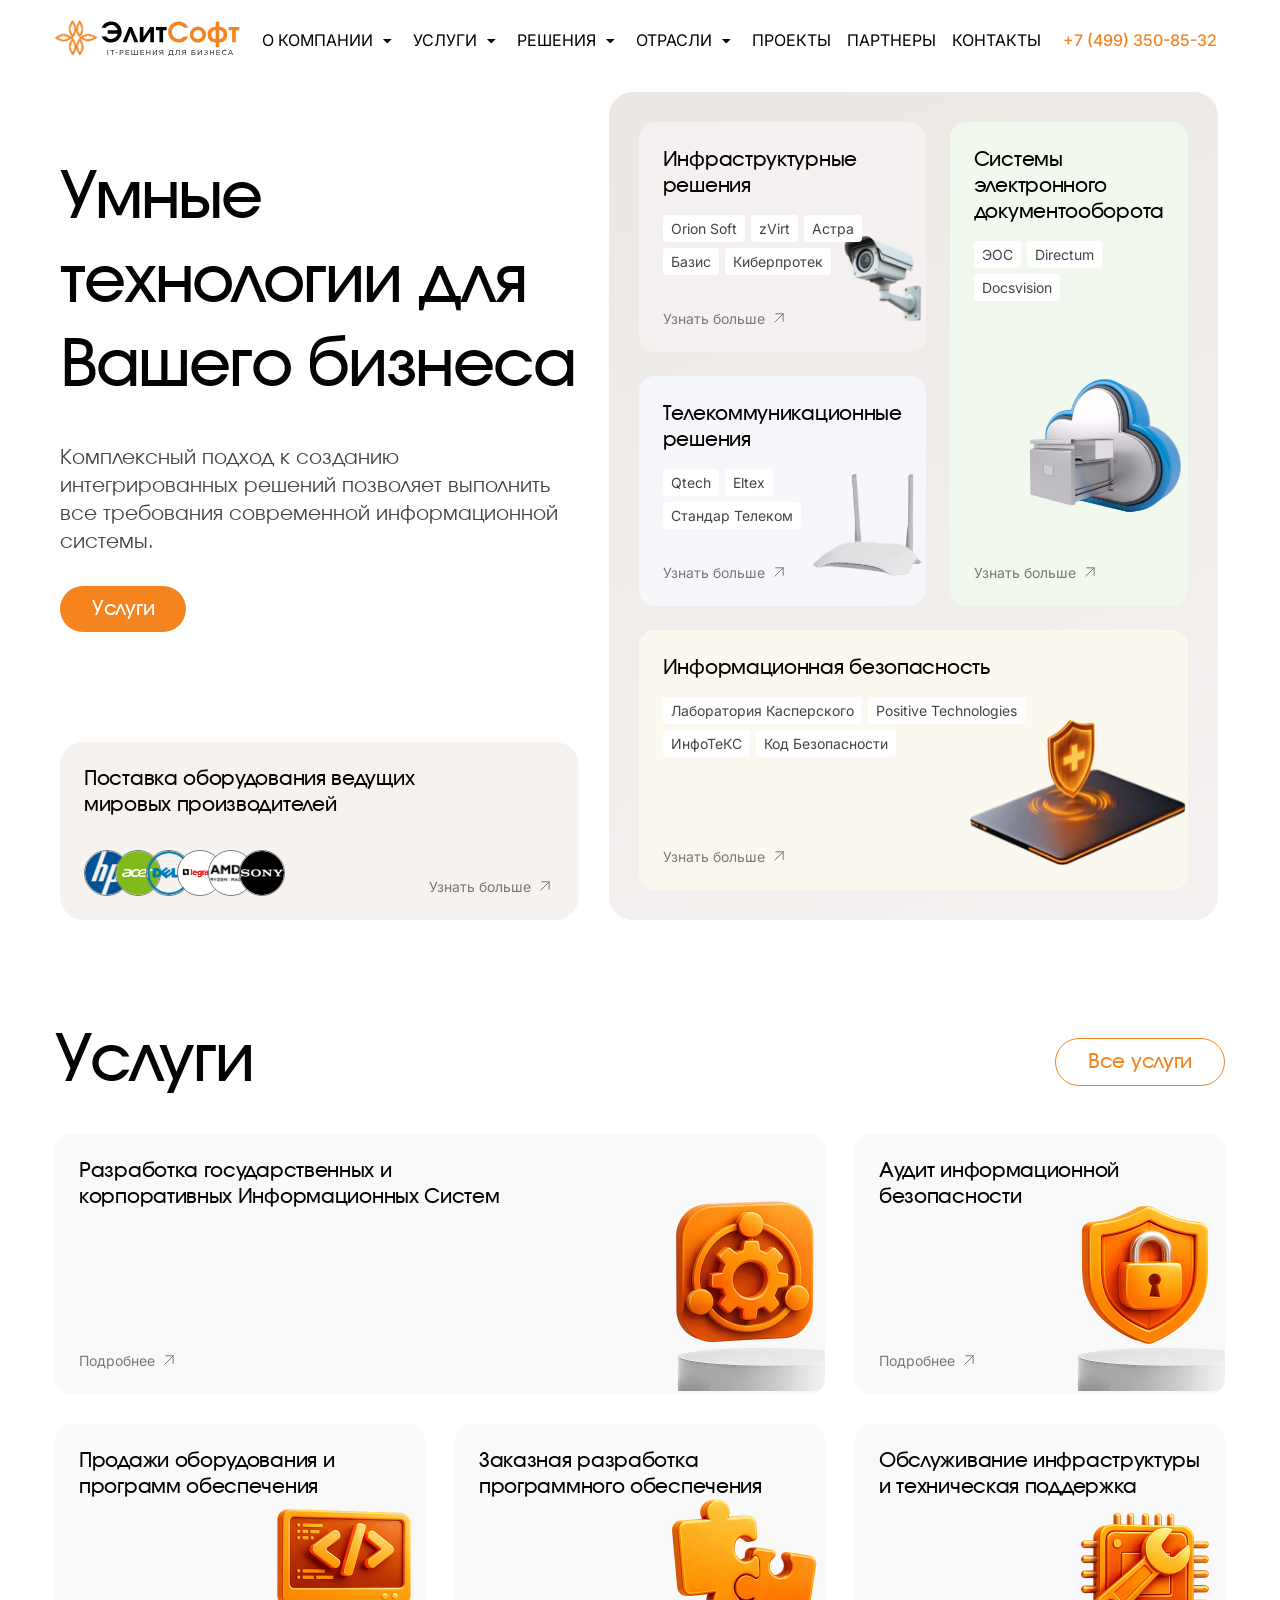
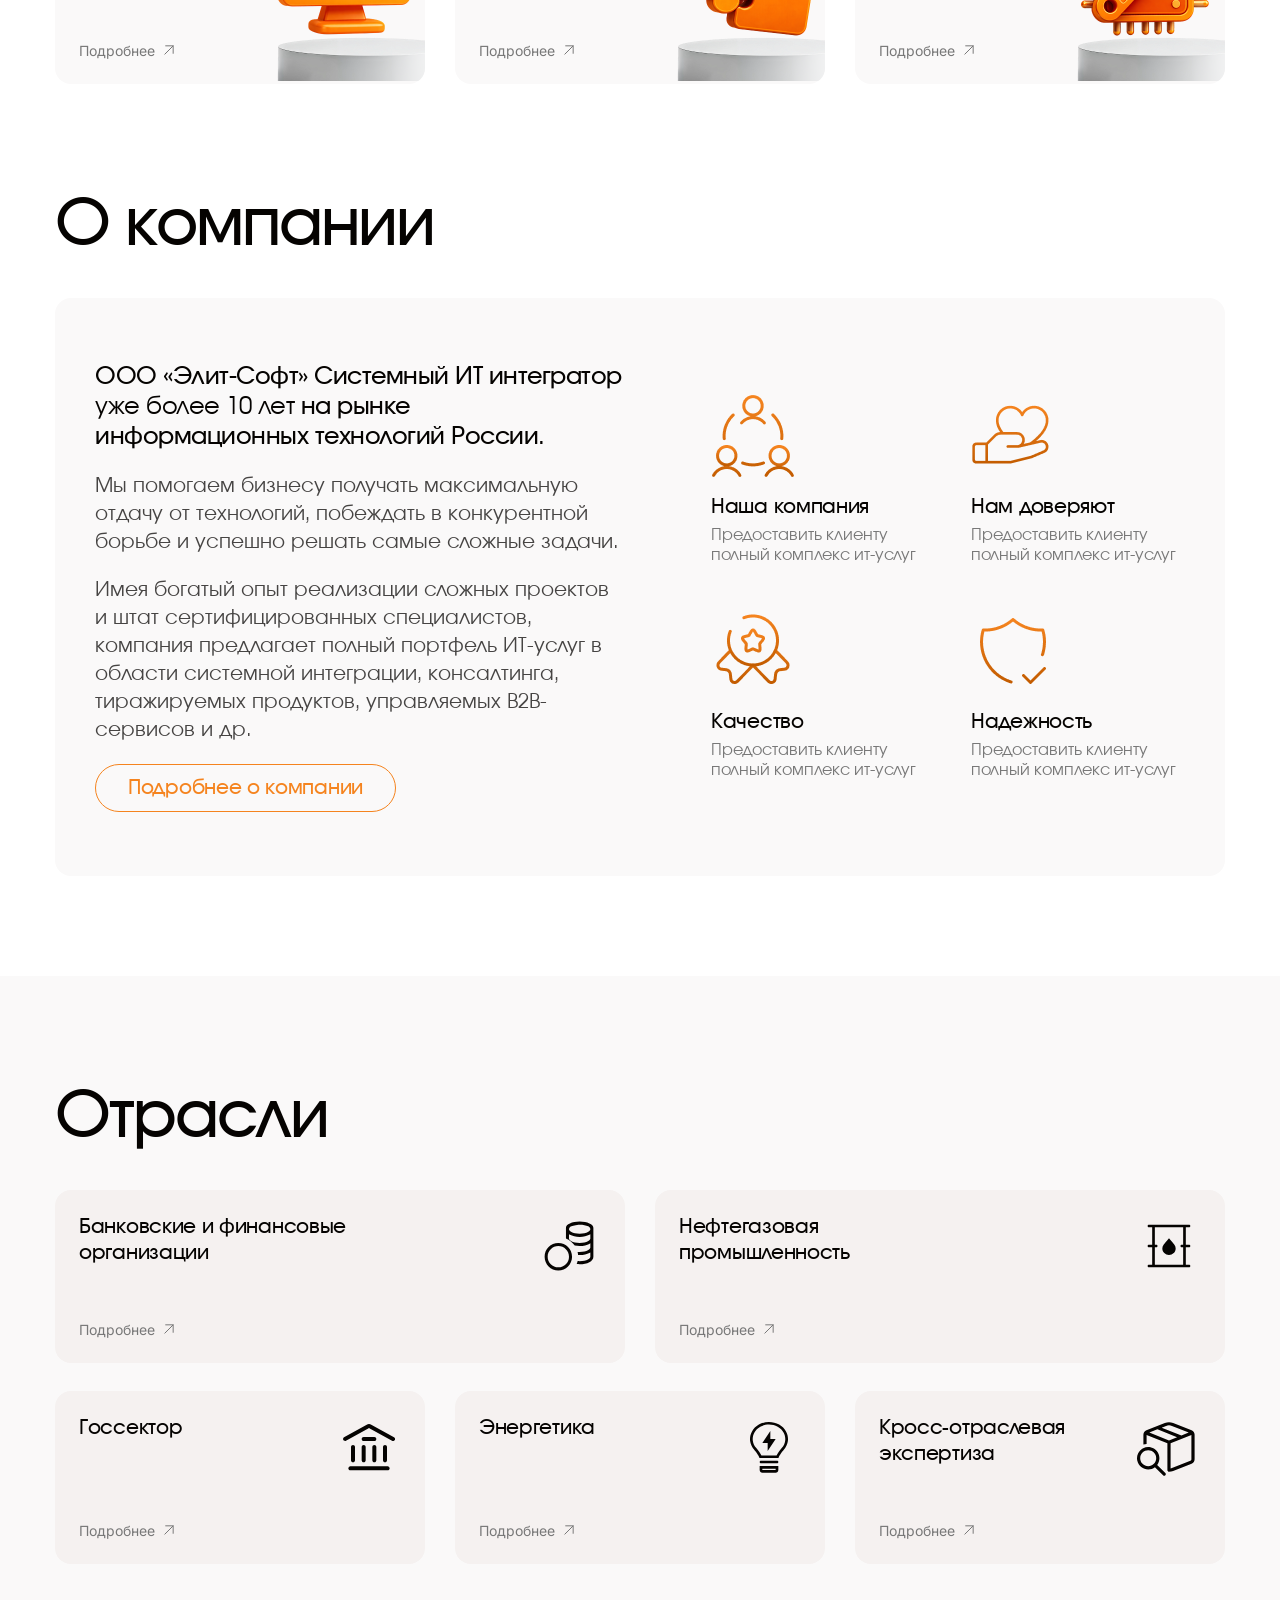
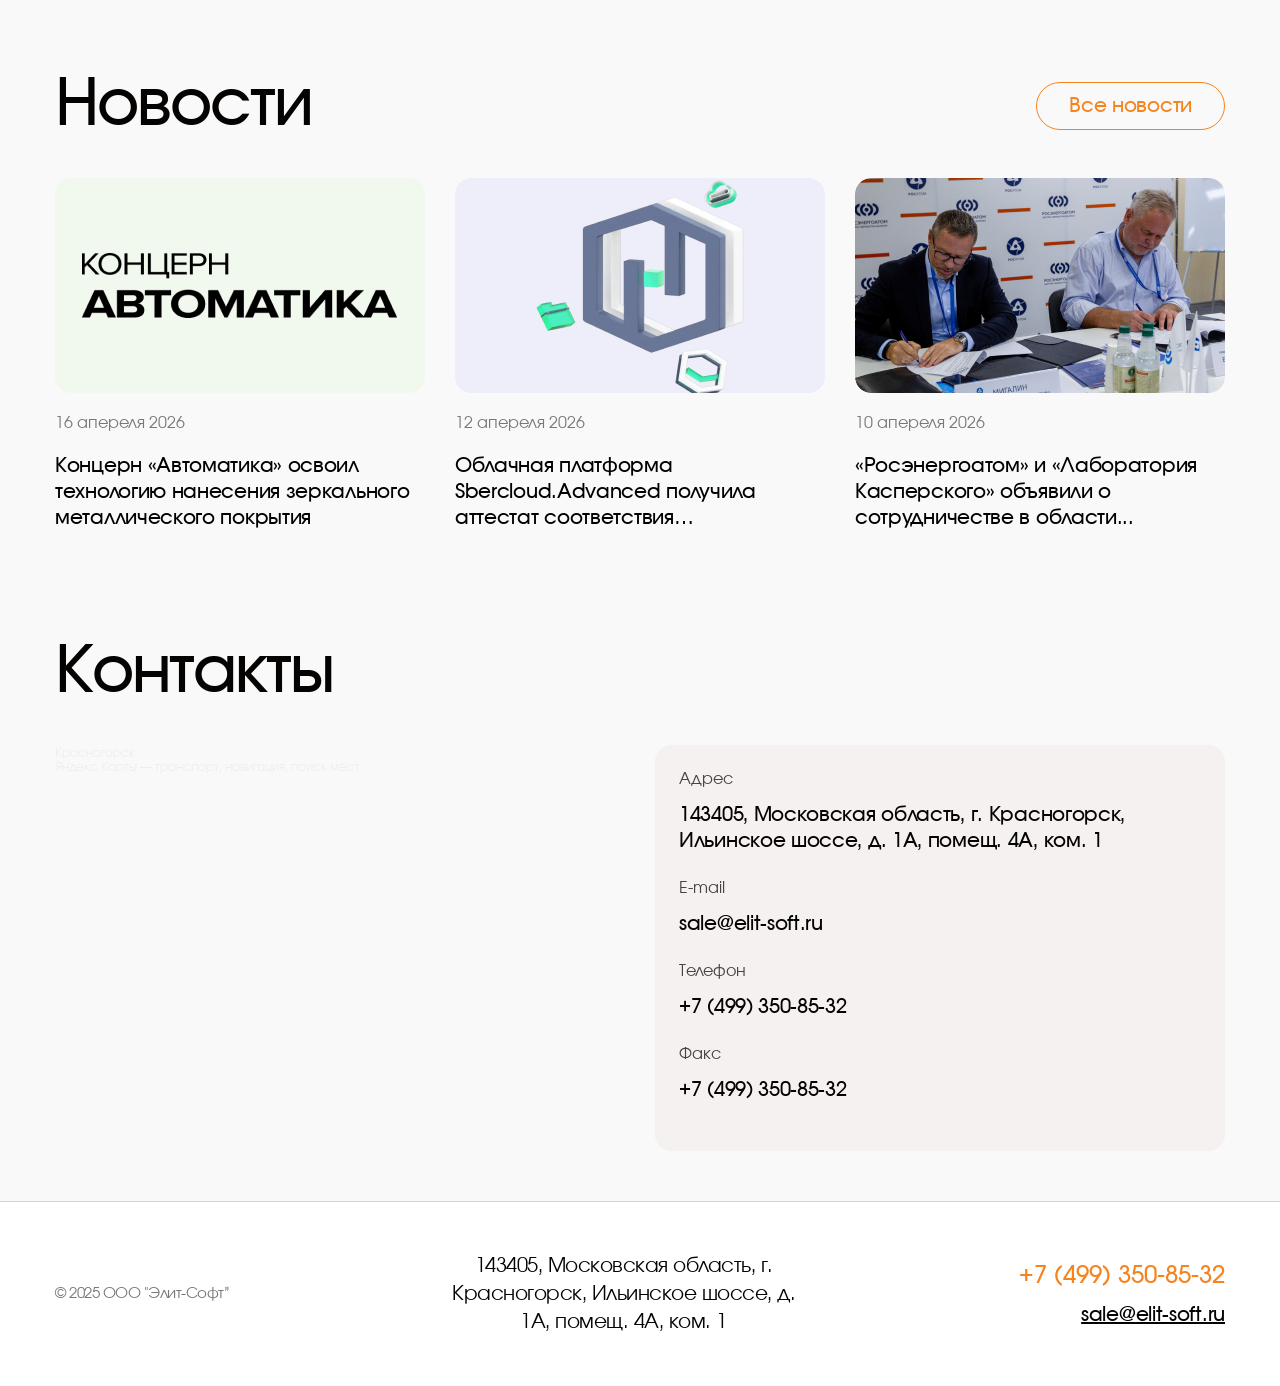
==== index.html @ a826ac0e "add files" ====
<!DOCTYPE html>
<html lang="en">
<head>
    <meta charset="UTF-8">
    <meta name="viewport" content="width=device-width, initial-scale=1" />
    <title>Элит-Софт</title>
    <link rel="preconnect" href="https://fonts.googleapis.com">
    <link rel="preconnect" href="https://fonts.gstatic.com" crossorigin>
    <link href="https://fonts.googleapis.com/css2?family=Inter:ital,opsz,wght@0,14..32,100..900;1,14..32,100..900&display=swap" rel="stylesheet">
    <link rel="stylesheet" href="css/reset.css">
    <link rel="stylesheet" href="css/main.css">
    <link rel="stylesheet" href="css/media.css">
</head>
<body>
<header>
    <nav class="nav">
        <div class="container">
            <div class="nav__content df a-center">
                <div class="header__logo">
                    <a href="">
                        <img src="images/logo.svg" alt="">
                    </a>
                </div>
                <ul class="menu df">
                    <li class="menu__item has-sub">
                        <a href="" class="menu__link">О Компании</a>
                        <ul class="menu__sub">
                            <li class="menu__item">
                                <a href="" class="menu__link">Новости
                                </a>
                            </li>
                            <li class="menu__item">
                                <a href="" class="menu__link">Лицензии</a>
                            </li>
                            <li class="menu__item">
                                <a href="" class="menu__link">Сертификаты</a>
                            </li>
                            <li class="menu__item">
                                <a href="" class="menu__link">Реквизиты компании</a>
                            </li>

                        </ul>
                    </li>
                  <li class="menu__item has-sub">
                        <a href="" class="menu__link">Услуги</a>
                      <ul class="menu__sub">
                          <li class="menu__item">
                              <a href="" class="menu__link">Разработка государственных и корпоративных Информационных Систем
                              </a>
                          </li>
                          <li class="menu__item">
                              <a href="" class="menu__link">Аудит информационной безопасности
                              </a>
                          </li>
                          <li class="menu__item">
                              <a href="" class="menu__link">Продажи оборудования и программ обеспечения
                              </a>
                          </li>
                          <li class="menu__item">
                              <a href="" class="menu__link">Заказная разработка программного обеспечения
                              </a>
                          </li>
                          <li class="menu__item">
                              <a href="" class="menu__link">Обслуживание инфраструктуры и техническая поддержка
                              </a>
                          </li>

                      </ul>
                    </li>
                  <li class="menu__item has-sub">
                        <a href="" class="menu__link">Решения</a>
                      <ul class="menu__sub">
                          <li class="menu__item">
                              <a href="" class="menu__link">Инфраструктурные решения </a>
                          </li>
                          <li class="menu__item">
                              <a href="" class="menu__link">Телекоммуникационные решения</a>
                          </li>
                          <li class="menu__item">
                              <a href="" class="menu__link">Информационная безопасность</a>
                          </li>
                          <li class="menu__item">
                              <a href="" class="menu__link">Системы электронного документооборота
                              </a>
                          </li>
                          <li class="menu__item">
                              <a href="" class="menu__link">Корпоративные порталы</a>
                          </li>
                          <li class="menu__item">
                              <a href="" class="menu__link">BI Аналитика данных</a>
                          </li>
                          <li class="menu__item">
                              <a href="" class="menu__link">Геоинформационные решения</a>
                          </li>
                          <li class="menu__item">
                              <a href="" class="menu__link">Автоматизированные системы управления предприятием (АСУ ТП)</a>
                          </li>

                      </ul>
                    </li>
                  <li class="menu__item has-sub">
                      <a href="" class="menu__link">Отрасли</a>
                      <ul class="menu__sub">
                          <li class="menu__item">
                              <a href="" class="menu__link">Банковские и финансовые организации</a>
                          </li>
                          <li class="menu__item">
                              <a href="" class="menu__link">Нефтегазовая промышленность</a>
                          </li>
                          <li class="menu__item">
                              <a href="" class="menu__link">Госсектор
                              </a>
                          </li>
                          <li class="menu__item">
                              <a href="" class="menu__link">Энергетика
                              </a>
                          </li>
                          <li class="menu__item">
                              <a href="" class="menu__link">Кросс-отраслевая экспертиза </a>
                          </li>

                      </ul>
                    </li>
                  <li class="menu__item">
                        <a href="" class="menu__link">Проекты</a>
                    </li>
                  <li class="menu__item">
                        <a href="" class="menu__link">Партнеры</a>
                    </li>
                  <li class="menu__item">
                        <a href="" class="menu__link">Контакты</a>
                    </li>

                </ul>
                <div class="header__contacts">
                    <a href="tel:+7 (499) 350-85-32">+7 (499) 350-85-32</a>
                </div>
                <button class="btn btn__menu">
                    <svg xmlns="http://www.w3.org/2000/svg" width="32" height="32" viewBox="0 0 32 32" fill="none">
                        <path d="M4 8H28M4 16H28M4 24H28" stroke="#050301" stroke-width="2.66667" stroke-linecap="round" stroke-linejoin="round"/>
                    </svg>
                </button>
            </div>
        </div>
    </nav>
</header>
<main>
<!--   Block start-->
    <section class="hero">
        <div class="hero__content df j-end">
            <div class="hero__left">
                <h1 class="hero__title">Умные технологии
                    для Вашего бизнеса</h1>
                <p class="hero__text">
                    Комплексный подход к созданию интегрированных решений позволяет выполнить все требования современной информационной системы.
                </p>
                <a href="" class="btn btn__orange">Услуги</a>
                <div class="hero__adv">
                    <h2>Поставка оборудования ведущих мировых производителей</h2>
                    <div class="hero__adv--bottom df a-end j-spc-btw">
                        <div class="hero__partners df">
                            <img src="images/p1.svg" alt="p1">
                            <img src="images/p2.svg" alt="p1">
                            <img src="images/p3.svg" alt="p1">
                            <img src="images/p4.svg" alt="p1">
                            <img src="images/p5.svg" alt="p1">
                            <img src="images/p6.svg" alt="p1">
                        </div>
                        <a href="" class="btn btn__more">Узнать больше
                            <svg xmlns="http://www.w3.org/2000/svg" width="20" height="20" viewBox="0 0 20 20" fill="none">
                                <path d="M14.1654 5.83325L5.83203 14.1666" stroke="#787878" stroke-linecap="round" stroke-linejoin="round"/>
                                <path d="M6.66797 5.83325H14.168V13.3333" stroke="#787878" stroke-linecap="round" stroke-linejoin="round"/>
                            </svg>
                        </a>
                    </div>
                </div>
            </div>
            <div class="hero__right">
                <div class="hero__posts ">
                    <div class="hero__post">
                        <div class="hero__post--img">
                            <img src="images/post1.svg" alt="post1">
                        </div>
                        <h3>Инфраструктурные решения</h3>
                        <div class="tag__list df f-wrap">
                            <span class="tag__item">Orion Soft</span>
                            <span class="tag__item">zVirt</span>
                            <span class="tag__item">Астра</span>
                            <span class="tag__item">Базис</span>
                            <span class="tag__item">Киберпротек</span>
                        </div>
                        <a href="" class="btn btn__more">Узнать больше
                            <svg xmlns="http://www.w3.org/2000/svg" width="20" height="20" viewBox="0 0 20 20" fill="none">
                                <path d="M14.1654 5.83325L5.83203 14.1666" stroke="#787878" stroke-linecap="round" stroke-linejoin="round"/>
                                <path d="M6.66797 5.83325H14.168V13.3333" stroke="#787878" stroke-linecap="round" stroke-linejoin="round"/>
                            </svg>
                        </a>

                    </div>
                    <div class="hero__post">
                        <div class="hero__post--img">
                            <img src="images/post2.svg" alt="post1">
                        </div>
                        <h3>Телекоммуникационные решения</h3>
                        <div class="tag__list df f-wrap">
                            <span class="tag__item">Qtech</span>
                            <span class="tag__item">Eltex</span>
                            <span class="tag__item">Стандар Телеком</span>
                        </div>
                        <a href="" class="btn btn__more">Узнать больше
                            <svg xmlns="http://www.w3.org/2000/svg" width="20" height="20" viewBox="0 0 20 20" fill="none">
                                <path d="M14.1654 5.83325L5.83203 14.1666" stroke="#787878" stroke-linecap="round" stroke-linejoin="round"/>
                                <path d="M6.66797 5.83325H14.168V13.3333" stroke="#787878" stroke-linecap="round" stroke-linejoin="round"/>
                            </svg>
                        </a>
                    </div>
                    <div class="hero__post">
                        <div class="hero__post--img">
                            <img src="images/post3.svg" alt="post1">
                        </div>
                        <h3>Системы электронного документооборота</h3>
                        <div class="tag__list df f-wrap">
                            <span class="tag__item">ЭОС</span>
                            <span class="tag__item">Directum</span>
                            <span class="tag__item">Docsvision</span>
                        </div>
                        <a href="" class="btn btn__more">Узнать больше
                            <svg xmlns="http://www.w3.org/2000/svg" width="20" height="20" viewBox="0 0 20 20" fill="none">
                                <path d="M14.1654 5.83325L5.83203 14.1666" stroke="#787878" stroke-linecap="round" stroke-linejoin="round"/>
                                <path d="M6.66797 5.83325H14.168V13.3333" stroke="#787878" stroke-linecap="round" stroke-linejoin="round"/>
                            </svg>
                        </a>
                    </div>
                    <div class="hero__post">
                        <div class="hero__post--img">
                            <img src="images/post4.svg" alt="post1">
                        </div>
                        <h3>Информационная безопасность</h3>
                        <div class="tag__list df f-wrap">
                            <span class="tag__item">Лаборатория Касперского</span>
                            <span class="tag__item">Positive Technologies</span>
                            <span class="tag__item">ИнфоТеКС</span>
                            <span class="tag__item">Код Безопасности</span>
                        </div>
                        <a href="" class="btn btn__more">Узнать больше
                            <svg xmlns="http://www.w3.org/2000/svg" width="20" height="20" viewBox="0 0 20 20" fill="none">
                                <path d="M14.1654 5.83325L5.83203 14.1666" stroke="#787878" stroke-linecap="round" stroke-linejoin="round"/>
                                <path d="M6.66797 5.83325H14.168V13.3333" stroke="#787878" stroke-linecap="round" stroke-linejoin="round"/>
                            </svg>
                        </a>
                    </div>
                </div>
            </div>
        </div>
    </section>
<!--   Block End-->
<!--    Block Start-->
    <section class="services">
        <div class="container">
            <div class="services__top df a-center j-spc-btw">
                <h2 class="section__title">Услуги</h2>
                <a href="" class="btn btn__orange--outline">Все услуги</a>
            </div>
            <div class="services__list df f-wrap">
                <div class="service__item">
                    <div class="service__img">
                        <img src="images/service1.webp" alt="service1">
                    </div>
                    <h3 class="service__title">Разработка государственных
                        и корпоративных Информационных Систем</h3>
                    <a href="" class="btn btn__more">Подробнее
                        <svg xmlns="http://www.w3.org/2000/svg" width="20" height="20" viewBox="0 0 20 20" fill="none">
                            <path d="M14.1654 5.83325L5.83203 14.1666" stroke="#787878" stroke-linecap="round" stroke-linejoin="round"/>
                            <path d="M6.66797 5.83325H14.168V13.3333" stroke="#787878" stroke-linecap="round" stroke-linejoin="round"/>
                        </svg>
                    </a>
                </div>
                <div class="service__item">
                    <div class="service__img">
                        <img src="images/servcie2.webp" alt="service1">
                    </div>
                    <h3 class="service__title">Аудит информационной безопасности</h3>
                    <a href="" class="btn btn__more">Подробнее
                        <svg xmlns="http://www.w3.org/2000/svg" width="20" height="20" viewBox="0 0 20 20" fill="none">
                            <path d="M14.1654 5.83325L5.83203 14.1666" stroke="#787878" stroke-linecap="round" stroke-linejoin="round"/>
                            <path d="M6.66797 5.83325H14.168V13.3333" stroke="#787878" stroke-linecap="round" stroke-linejoin="round"/>
                        </svg>
                    </a>
                </div>
                <div class="service__item">
                    <div class="service__img">
                        <img src="images/service3.webp" alt="service1">
                    </div>
                    <h3 class="service__title">Продажи оборудования
                        и программ обеспечения</h3>
                    <a href="" class="btn btn__more">Подробнее
                        <svg xmlns="http://www.w3.org/2000/svg" width="20" height="20" viewBox="0 0 20 20" fill="none">
                            <path d="M14.1654 5.83325L5.83203 14.1666" stroke="#787878" stroke-linecap="round" stroke-linejoin="round"/>
                            <path d="M6.66797 5.83325H14.168V13.3333" stroke="#787878" stroke-linecap="round" stroke-linejoin="round"/>
                        </svg>
                    </a>
                </div>
                <div class="service__item">
                    <div class="service__img">
                        <img src="images/service4.webp" alt="service1">
                    </div>
                    <h3 class="service__title">Заказная разработка программного обеспечения</h3>
                    <a href="" class="btn btn__more">Подробнее
                        <svg xmlns="http://www.w3.org/2000/svg" width="20" height="20" viewBox="0 0 20 20" fill="none">
                            <path d="M14.1654 5.83325L5.83203 14.1666" stroke="#787878" stroke-linecap="round" stroke-linejoin="round"/>
                            <path d="M6.66797 5.83325H14.168V13.3333" stroke="#787878" stroke-linecap="round" stroke-linejoin="round"/>
                        </svg>
                    </a>
                </div>
                <div class="service__item">
                    <div class="service__img">
                        <img src="images/service5.webp" alt="service1">
                    </div>
                    <h3 class="service__title">Обслуживание инфраструктуры и техническая поддержка</h3>
                    <a href="" class="btn btn__more">Подробнее
                        <svg xmlns="http://www.w3.org/2000/svg" width="20" height="20" viewBox="0 0 20 20" fill="none">
                            <path d="M14.1654 5.83325L5.83203 14.1666" stroke="#787878" stroke-linecap="round" stroke-linejoin="round"/>
                            <path d="M6.66797 5.83325H14.168V13.3333" stroke="#787878" stroke-linecap="round" stroke-linejoin="round"/>
                        </svg>
                    </a>
                </div>
            </div>
        </div>
    </section>
<!--    Block End -->
<!--    Block Start -->
    <section class="about">
        <div class="container">
            <h2 class="section__title">О компании</h2>
            <div class="about__content df">
                <div class="about__left">
                    <h3>ООО «Элит-Софт» Системный ИТ интегратор <span>уже более 10 лет</span>
                        на рынке информационных технологий России.</h3>
                    <p>Мы помогаем бизнесу получать максимальную отдачу от технологий, побеждать в конкурентной борьбе и успешно решать самые сложные задачи.</p>
                    <p>Имея богатый опыт реализации сложных проектов и штат сертифицированных специалистов, компания предлагает полный портфель ИТ-услуг в области системной интеграции, консалтинга, тиражируемых продуктов, управляемых B2B-сервисов и др.</p>
                    <a href="" class="btn btn__orange--outline">Подробнее о компании</a>
                </div>
                <div class="about__right">
                    <div class="about__list df f-wrap">
                        <div class="about__item">
                           <div class="about__icon">
                               <img src="images/about1.webp" alt="about1">
                           </div>
                            <h3>Наша компания</h3>
                            <p>Предоставить клиенту полный комплекс ит-услуг</p>
                        </div>
                        <div class="about__item">
                            <div class="about__icon">
                                <img src="images/about4.webp" alt="about1">
                            </div>
                            <h3>Нам доверяют</h3>
                            <p>Предоставить клиенту полный комплекс ит-услуг</p>
                        </div>
                        <div class="about__item">
                            <div class="about__icon">
                                <img src="images/about3.webp" alt="about1">
                            </div>
                            <h3>Качество</h3>
                            <p>Предоставить клиенту полный комплекс ит-услуг</p>
                        </div>
                        <div class="about__item">
                            <div class="about__icon">
                                <img src="images/about2.webp" alt="about1">
                            </div>
                            <h3>Надежность</h3>
                            <p>Предоставить клиенту полный комплекс ит-услуг</p>
                        </div>
                    </div>
                </div>
            </div>
        </div>
    </section>
<!--    Block End -->
<!--    Block Start -->
    <section class="industries">
        <div class="container">
            <h2 class="section__title">Отрасли</h2>
            <div class="industry__list df f-wrap">
                <div class="industry">
                    <div class="industry__icon">
                        <img src="images/industry1.svg" alt="industry1">
                    </div>
                    <h3 class="industry__title">Банковские и финансовые организации
                    </h3>
                    <a href="" class="btn btn__more">Подробнее
                        <svg xmlns="http://www.w3.org/2000/svg" width="20" height="20" viewBox="0 0 20 20" fill="none">
                            <path d="M14.1654 5.83325L5.83203 14.1666" stroke="#787878" stroke-linecap="round" stroke-linejoin="round"/>
                            <path d="M6.66797 5.83325H14.168V13.3333" stroke="#787878" stroke-linecap="round" stroke-linejoin="round"/>
                        </svg>
                    </a>
                </div>
                <div class="industry">
                    <div class="industry__icon">
                        <img src="images/industry3.svg" alt="industry1">
                    </div>
                    <h3 class="industry__title">Нефтегазовая промышленность
                    </h3>
                    <a href="" class="btn btn__more">Подробнее
                        <svg xmlns="http://www.w3.org/2000/svg" width="20" height="20" viewBox="0 0 20 20" fill="none">
                            <path d="M14.1654 5.83325L5.83203 14.1666" stroke="#787878" stroke-linecap="round" stroke-linejoin="round"/>
                            <path d="M6.66797 5.83325H14.168V13.3333" stroke="#787878" stroke-linecap="round" stroke-linejoin="round"/>
                        </svg>
                    </a>
                </div>
                <div class="industry">
                    <div class="industry__icon">
                        <img src="images/industry2.svg" alt="industry1">
                    </div>
                    <h3 class="industry__title">Госсектор
                    </h3>
                    <a href="" class="btn btn__more">Подробнее
                        <svg xmlns="http://www.w3.org/2000/svg" width="20" height="20" viewBox="0 0 20 20" fill="none">
                            <path d="M14.1654 5.83325L5.83203 14.1666" stroke="#787878" stroke-linecap="round" stroke-linejoin="round"/>
                            <path d="M6.66797 5.83325H14.168V13.3333" stroke="#787878" stroke-linecap="round" stroke-linejoin="round"/>
                        </svg>
                    </a>
                </div>
                <div class="industry">
                    <div class="industry__icon">
                        <img src="images/industry4.svg" alt="industry1">
                    </div>
                    <h3 class="industry__title">Энергетика
                    </h3>
                    <a href="" class="btn btn__more">Подробнее
                        <svg xmlns="http://www.w3.org/2000/svg" width="20" height="20" viewBox="0 0 20 20" fill="none">
                            <path d="M14.1654 5.83325L5.83203 14.1666" stroke="#787878" stroke-linecap="round" stroke-linejoin="round"/>
                            <path d="M6.66797 5.83325H14.168V13.3333" stroke="#787878" stroke-linecap="round" stroke-linejoin="round"/>
                        </svg>
                    </a>
                </div>
                <div class="industry">
                    <div class="industry__icon">
                        <img src="images/industry5.svg" alt="industry1">
                    </div>
                    <h3 class="industry__title">Кросс-отраслевая экспертиза
                    </h3>
                    <a href="" class="btn btn__more">Подробнее
                        <svg xmlns="http://www.w3.org/2000/svg" width="20" height="20" viewBox="0 0 20 20" fill="none">
                            <path d="M14.1654 5.83325L5.83203 14.1666" stroke="#787878" stroke-linecap="round" stroke-linejoin="round"/>
                            <path d="M6.66797 5.83325H14.168V13.3333" stroke="#787878" stroke-linecap="round" stroke-linejoin="round"/>
                        </svg>
                    </a>
                </div>

            </div>
        </div>
    </section>
<!--    Block End -->
<!--    Block Start -->
    <section class="news">
        <div class="container">
            <div class="news__top df a-center j-spc-btw">
                <h2 class="section__title">Новости</h2>
                <a href="" class="btn btn__orange--outline">Все новости</a>
            </div>
            <div class="news__list df">
                <div class="news__item">
                    <a href="" class="news__img">
                        <img src="images/news1.webp" alt="news1">
                    </a>
                    <div class="news__info">
                        <span class="news__date">16 апереля 2026</span>
                        <a href="" class="news__title">
                            Концерн «Автоматика» освоил технологию нанесения зеркального металлического покрытия
                        </a>
                    </div>
                </div>
                <div class="news__item">
                    <a href="" class="news__img">
                        <img src="images/news2.webp" alt="news1">
                    </a>
                    <div class="news__info">
                        <span class="news__date">12 апереля 2026</span>
                        <a href="" class="news__title">
                            Облачная платформа Sbercloud.Advanced получила аттестат соответствия требованиям...
                        </a>
                    </div>
                </div>
                <div class="news__item">
                    <a href="" class="news__img">
                        <img src="images/news3.webp" alt="news1">
                    </a>
                    <div class="news__info">
                        <span class="news__date">10 апереля 2026</span>
                        <a href="" class="news__title">
                            «Росэнергоатом» и «Лаборатория Касперского» объявили
                            о сотрудничестве в области...
                        </a>
                    </div>
                </div>

            </div>
        </div>
    </section>
<!--    Block End -->
<!--    Block Start -->
    <section class="contacts">
        <div class="container">
            <h2 class="section__title">Контакты</h2>
            <div class="contact__content df">
                <div class="contact__left">
                    <div style="position:relative;overflow:hidden;"><a href="https://yandex.com/maps/10735/krasnogorsk/?utm_medium=mapframe&utm_source=maps" style="color:#eee;font-size:12px;position:absolute;top:0px;">Красногорск</a><a href="https://yandex.com/maps/10735/krasnogorsk/house/ilyinskoye_shosse_1a/Z04YdQJiQE0EQFtvfXRwdH5jZA==/?indoorLevel=1&ll=37.352983%2C55.815201&utm_medium=mapframe&utm_source=maps&z=16.64" style="color:#eee;font-size:12px;position:absolute;top:14px;">Яндекс Карты — транспорт, навигация, поиск мест</a><iframe src="https://yandex.com/map-widget/v1/?indoorLevel=1&ll=37.352983%2C55.815201&mode=search&ol=geo&ouri=ymapsbm1%3A%2F%2Fgeo%3Fdata%3DCgk3NzExMjE0NTUSbdCg0L7RgdGB0LjRjywg0JzQvtGB0LrQvtCy0YHQutCw0Y8g0L7QsdC70LDRgdGC0YwsINCa0YDQsNGB0L3QvtCz0L7RgNGB0LosINCY0LvRjNC40L3RgdC60L7QtSDRiNC-0YHRgdC1LCAx0JAiCg1zaRVCFcRCX0I%2C&z=16.64" width="560" height="400" frameborder="1" allowfullscreen="true" style="position:relative;"></iframe></div>
                </div>
                <div class="contact__right">
                    <div class="contact__row">
                        <h3>Адрес</h3>
                        <p>143405, Московская область, г. Красногорск, Ильинское шоссе, д. 1А, помещ. 4А, ком. 1</p>
                    </div>
                    <div class="contact__row">
                        <h3>E-mail</h3>
                        <a href="mailto:sale@elit-soft.ru">sale@elit-soft.ru</a>
                    </div>
                    <div class="contact__row">
                        <h3>Телефон</h3>
                        <a href="tel:+7 (499) 350-85-32">+7 (499) 350-85-32</a>
                    </div>
                    <div class="contact__row">
                        <h3>Факс</h3>
                        <a href="tel:+7 (499) 350-85-32">+7 (499) 350-85-32</a>
                    </div>
                </div>
            </div>
        </div>
    </section>
<!--    Block End -->
</main>
<footer>
    <div class="container">
        <div class="footer__content df j-spc-btw a-center">
            <div class="footer__left">
                <p class="copyright">© 2025 ООО "Элит-Софт”</p>
            </div>
            <div class="footer__center">
                <p>143405, Московская область, г. Красногорск, Ильинское шоссе, д. 1А, помещ. 4А, ком. 1</p>
            </div>
            <div class="footer__right df f-column  a-end">
                <a href="tel:+7 (499) 350-85-32" class="footer__link">+7 (499) 350-85-32</a>
                <a href="mailto:sale@elit-soft.ru" class="footer__link">sale@elit-soft.ru</a>
            </div>
        </div>
    </div>
</footer>

<script src="js/main.js"></script>
</body>
</html>
---- css/main.css ----
header{
    padding-top: 20px;
    padding-bottom: 20px;
    height: 76px;
}
.nav__content{
    gap: 22px;

}
.menu__sub{
    display: none;
    width: 364px;
    flex-direction: column;
    gap: 20px;
    position: absolute;
    padding: 24px;
    top: 34px;
    border-radius: 4px;
    background: #fff;
    box-shadow: -10px 5px 20px rgba(0, 0, 0, 0.1);
}
.menu{
    gap: 16px;
    height: 100%;
    align-items: center;
}
.menu__item{
    transition: all .3s;
    padding-top: 8px;
    padding-bottom: 8px;
}
.menu__item.has-sub{
    padding-right: 24px;
    position: relative;
}
.menu__item.has-sub:after{
    content: '';
    position: absolute;
    width: 9px;
    height: 5px;
    background: url('../images/arrow-down.svg') no-repeat;
    right: 5px;
    top: 50%;
    transform: translateY(-50%  );
}
.menu__link{
    font-family: Inter, sans-serif;
    font-weight: 400;
    font-size: 16px;
    line-height: 19px;
    text-transform: uppercase;
    color: #050301;
    transition: all .3s;
}
.header__contacts a{
    font-family: Inter, sans-serif;
    font-style: normal;
    font-weight: 500;
    font-size: 16px;
    line-height: 19px;

    color: #f5841f;
}
.menu__link:hover{
    color: #f5841f;
}
.menu__item.has-sub:hover:after{
    background: url('../images/arrow-down-hover.svg') no-repeat;
}
.menu__item.has-sub:hover .menu__sub{

    display: flex;

}
.menu__sub .menu__link{
    font-family: Involve-Medium, sans-serif;
    font-size: 15px;
    line-height: 20px;
    text-align: left;
    text-transform: uppercase;
    font-weight: 500;
    color: #050301;
}
.menu__sub .menu__item{
    padding: 0;
}
.menu__sub .menu__link:hover{
    color: #f5841f;
}
.hero{
    padding-right: 62px;
    margin-top: 16px;
    margin-bottom: 50px;
}
.hero__content{
    gap: 60px;
    align-items: flex-end;
    justify-content: flex-end;
}
.hero__right{
    padding: 30px;
    border-radius: 24px;
    background: linear-gradient(157.72deg, #ebe8e4 5.24%, #f5f1f0 90.24%);
    max-width: 853px;
    width: 100%;
    height: fit-content;
}
.hero__left{
    max-width: 570px;
    width: 100%;
}
.hero__title{
    font-family: Involve-Medium, sans-serif;
    font-size: 65px;
    line-height: 84px;
    letter-spacing: -0.03em;
    text-align: left;
    color: #050301;
    margin-bottom: 35px;
    font-weight: 500;
}
.hero__text{
    font-size: 20px;
    line-height: 28px;
    text-align: left;
    margin-bottom: 30px;
    color: #464443;

}
.hero__adv{
    margin-top: 110px;
    padding: 24px;
    background: #F6F2EF;
    border-radius: 24px;

}
.hero__adv h2{
    font-family: Involve-Medium, sans-serif;
    font-weight: 500;
    font-size: 20px;
    line-height: 26px;
    letter-spacing: -0.3px;
    text-align: left;
    max-width: 349px;
    width: 100%;
    color: #050301;
    margin-bottom: 32px;
}
.hero__partners img{
    border-radius: 100%;
    border: 1px solid #787878;
}
.hero__partners img +  img{
    margin-left: -15px;
}
.hero__posts{
    display: grid;
    /*grid-template-columns: 1fr 2fr ;*/
    /*grid-template-rows: 1fr 1fr 2fr ;*/
    gap: 24px;
}
.hero__post{
    padding: 25px 24px 24px;
    border-radius: 16px;
    min-height: 230px;
    display: flex;
    flex-direction: column;
    position: relative;
    width: 100%;
    min-width: 384px;
}
.hero__post:first-child{
    background: #F5F1F0;
    grid-column-start: 1;
    grid-column-end: 2;
}
.hero__post:nth-child(2){
    grid-column-start: 1;
    grid-column-end: 2;
    background: #F6F7FA;
}
.hero__post:nth-child(3){
    grid-column-start: 2;
    grid-row-start: 1;
    grid-row-end: 3;
    grid-column-end: 3;
    background: #f1f8ed;
}
.hero__post:nth-child(4){
    grid-column-start: 1;
    grid-row-start: 3;
    grid-row-end: 3;
    grid-column-end: 3;
    background: #FBF9EF;
    height: 260px;
}
.hero__post h3{
    font-family: 'Involve-Medium', sans-serif;
    font-size: 20px;
    line-height: 26px;
    letter-spacing: -0.3px;
    color: #050301;
    margin-bottom: 16px;
    max-width: 242px;
    font-weight: 500;
}
.tag__list{
    gap: 6px;
    z-index: 1;
}

.tag__item{
    padding: 6px 8px;
    background: #fff;
    border-radius: 4px;
    font-size: 14px;
    line-height: 15px;
    text-align: center;
    font-family: 'Inter', sans-serif;
    font-weight: 400;
    color: #464443;
}
.hero__post .btn__more{
    margin-top: auto;
}
.hero__post--img{
    position: absolute;
    right: 0;
    bottom: 24px;
}
.hero__post:nth-child(3) .hero__post--img{
    bottom: 84px;
}
.hero__post:nth-child(4) .hero__post--img{
    bottom: 16px;
}
.hero__post:first-child .tag__list, .hero__post:nth-child(2) .tag__list{
    max-width: 206px;
}

.hero__post:nth-child(4) .tag__list{
    max-width: 400px;
    width: 100%;
}
.hero__post:nth-child(4) h3{
    max-width: 400px;
}
.section__title{
    font-family: Involve-Medium, sans-serif;
    font-size: 65px;
    line-height: 84px;
    letter-spacing: -0.03em;
    text-align: left;
    font-weight: 500;
    color: #050301;

}
.services__list{
    margin-top: 30px;
    gap: 30px;
}
.service__item{
    width: calc(100%/3 - 20px);
    background: #FAF9F9;
    border-radius: 16px;
    padding: 24px;
    position: relative;
    min-height: 260px;
    overflow: hidden;
    display: flex;
    flex-direction: column;
    justify-content: space-between;
}
.service__item:first-child{
    width: calc((100%/3 - 20px)* 2 + 30px);

}
.service__item:first-child .service__title{
    max-width: 441px;
    width: 100%;
}
.service__img{
    position: absolute;
    right: 0;
    bottom: -3px;
}
.service__title{
    font-family: Involve-Medium, sans-serif;
    font-weight: 500;
    font-size: 20px;
    line-height: 26px;
    letter-spacing: -0.3px;
    text-align: left;
    color: #050301;
}
.about{
    padding-top: 50px;
    padding-bottom: 100px;
}
.about__content{
    margin-top: 30px;
    padding: 64px 40px;
    background: #FAF9F9;
    border-radius: 16px;
    gap: 86px;
    align-items: center;
}
.about__list{
    gap: 44px 46px;
}
.about__item{
    width: calc(100%/2 - 23px);
}
.about__icon{
    margin-bottom: 10px;
}
.about__item h3{
    font-family: Involve-Medium, sans-serif;
    font-weight: 500;
    font-size: 20px;
    line-height: 26px;
    letter-spacing: -0.3px;
    text-align: left;
    color: #050301;
    margin-bottom: 5px;
}
.about__item p{
    font-weight: 400;
    font-size: 16px;
    line-height: 20px;
    text-align: left;

    color: #787878;
}
.about__left h3{
    font-family: Involve-Medium, sans-serif;
    font-weight: 500;
    font-size: 24px;
    line-height: 30px;
    letter-spacing: -0.5px;
    text-align: left;
    margin-bottom: 20px;
}
.about__left p{
    font-weight: 400;
    font-size: 20px;
    line-height: 28px;
    text-align: left;
    color: #464443;
    margin-bottom: 20px;
}
.about__right{
    max-width: 474px;
    width: 100%;
}
.about__left{
    max-width: calc(100% - 560px );
    width: 100%;
}
.industries{
    padding-top: 100px;
    padding-bottom: 50px;
    background: #FAF9F9;
}
.industry__list{
    margin-top: 30px;
    gap: 28px 30px;
}
.industry{
    background: #F5F1F0;
    border-radius: 16px;
    padding: 24px;
    position: relative;
    min-height: 173px;
    width: calc(100%/3 - 20px);
    display: flex;
    flex-direction: column;
    justify-content: space-between;
}
.industry:first-child, .industry:nth-child(2){
    width: calc(100%/2 - 15px);
}

.industry__icon{
    position: absolute;
    right: 24px;
    top: 24px;
}
.industry__title{
    font-family: "Involve-Medium", sans-serif;
    max-width: 300px;
    font-weight: 500;
    font-size: 20px;
    line-height: 26px;
    letter-spacing: -0.3px;
    text-align: left;

    color: #050301;
}
.services{
    padding-top: 50px;
    padding-bottom: 50px;
}
.news{
    padding-top: 50px;
    padding-bottom: 50px;
    background: #FAF9F9;
}
.news__list{
    gap: 30px;
    margin-top: 30px;
}
.news__item{
    width: calc(100%/3 - 20px);

}
.news__img{
    border-radius: 16px;
    margin-bottom: 20px;
    display: flex;
    overflow: hidden;
    height: 215px;
}
.news__img img{
    width: 100%;
    height: 100%;
    object-fit: cover;
}
.news__date{
    display: flex;
    font-size: 16px;
    line-height: 20px;
    text-align: left;
    color: #787878;
    margin-bottom: 20px;
}
.news__title{
    font-family: Involve-Medium, sans-serif;
    font-weight: 500;
    font-size: 20px;
    line-height: 26px;
    letter-spacing: -0.3px;
    text-align: left;
    display: -webkit-box;
    -webkit-box-orient: vertical;
    -webkit-line-clamp: 3;
    overflow: hidden;
    color: #000000;

}

.contacts{
    padding-top: 50px;
    padding-bottom: 50px;
    background: #FAF9F9;
}
.contact__content{
    margin-top: 30px;
    gap: 30px;
}
.contact__left{
    width: calc(100%/2 - 15px);
}
.contact__right{
    width: calc(100%/2 - 15px);
    background: #F5F1F0;
    border-radius: 16px;
    padding: 24px;
}
.contact__right h3{
    font-weight: 400;
    font-size: 16px;
    line-height: 20px;
    text-align: left;
    color: #464443;
    margin-bottom: 13px;

}
.contact__right p, .contact__row a{
    font-family: 'Involve-Medium', sans-serif;
    font-weight: 500;
    font-size: 20px;
    line-height: 26px;
    letter-spacing: -0.3px;
    text-align: left;

    color: #050301;

}
.contact__row{
    margin-bottom: 24px;
}

.contact__left iframe{
    border: none;
    border-radius: 16px;
}
.copyright{
    font-size: 15px;
    line-height: 28px;
    letter-spacing: -0.5px;
    text-align: left;

    color: #787878;

}
.footer__center p{
    font-weight: 400;
    font-size: 20px;
    line-height: 28px;
    letter-spacing: -0.5px;
    text-align: center;
    max-width: 370px;
    width: 100%;
    color: #050301;
}

.footer__link:first-child{
    font-family: Involve-Medium, sans-serif;
    font-weight: 500;
    font-size: 24px;
    line-height: 32px;
    text-align: right;
    color: #f5841f;
    margin-bottom: 10px;
}
.footer__link:last-child{
    font-family: Involve-Medium, sans-serif;

    font-weight: 500;
    font-size: 20px;
    line-height: 26px;
    letter-spacing: -0.3px;
    text-align: right;
    text-decoration-line: underline;

    color: #050301;

}
.contact-form__content{
    padding: 70px 40px;
    border-radius: 24px;
    background: url('../images/bg.png') no-repeat;
    background-size: cover;
}
.contact-form__content.bg-gray{
    background: radial-gradient(220% 77% at 34% 30%, #f2f3f3 0%, #deeced 100%);
}

.contact-form .section__title{
    font-family: Involve-Medium, sans-serif;
    font-weight: 500;
    font-size: 56px;
    line-height: 72px;
    letter-spacing: -0.03em;
    text-align: left;
    color: #ffffff;
    margin-bottom: 20px;
}
.contact-form  p{
    font-family: Involve-Medium, sans-serif;
    font-weight: 500;
    font-size: 20px;
    line-height: 26px;
    letter-spacing: -0.3px;
    text-align: left;

    color: #ffe9d6;
}
.contact-form__content.bg-gray .section__title{
    color: #050301;
}
.contact-form__content.bg-gray p{
    color: #464443;
}
.contact-form__left{
    display: flex;
    flex-direction: column;
    max-width: 526px;
    width: 100%;
}
.contact__info{
    margin-top: auto;
}
.contact__info a{
    display: flex;
    font-weight: 500;
    font-size: 24px;
    line-height: 32px;
    text-align: left;
    font-family: Involve-Medium, sans-serif;

    color: #ffe9d6;

}
.contact-form__content.bg-gray .contact__info a{
    color: #464443;
}
.contact__info a:last-child{
    text-decoration: underline;
    font-size: 20px;
    margin-top: 10px;
}
.contact-form__right{
    max-width: 430px;
    width: 100%;
}
.form__row input:not([type=checkbox]){
    padding: 18px 20px;
    height: 60px;
    width: 100%;
    background: #ffffff;
    font-weight: 400;
    font-size: 16px;
    line-height: 20px;
    text-align: left;
    font-family: Involve-Regular, sans-serif;
    color: #787878;
    opacity: 0.9;
    border: 1px solid #ffead7;
    border-radius: 100px;
}
.contact-form__content.bg-gray input:not([type=checkbox]){
    border: none;
    background: #d6e6e7;
}
.contact-form__content.bg-gray .checkmark{
    border-color: #464443;
}
.contact-form__content.bg-gray .checkbox-label{
    color: #787878;
    padding-right: 30px;
}
.contact-form__content.bg-gray .checkbox-label a{
    color: #464443;
}
.form__row{
    margin-bottom: 20px;
}
.form__row label{
    margin-bottom: 20px;
}
.contact-form__right .btn__submit{
    margin-top: 25px;
}
.contact-form{
    padding-bottom: 100px;
    background: #FAF9F9;
    padding-top: 50px;
}
.areas{
    padding-bottom: 50px;
    background: #FAF9F9;
    padding-top: 100px;
}
.area__list{
    margin-top: 30px;
    gap: 30px;
    display: grid;
    grid-template-columns: repeat(6, 1fr);
}
.area__item{
    padding: 24px 42px 24px 24px;
    border-radius: 16px;
}
.area__item:nth-child(1),
.area__item:nth-child(2) {
    grid-column: span 3;
    background: #EEEFF4;
}
.area__item:nth-child(3),
.area__item:nth-child(4),
.area__item:nth-child(5) {
    grid-column: span 2;
    background: #EEF2F4 ;
}
/* левая колонка */
.area__item:nth-child(6) {
    grid-column: 1 / span 2;
    grid-row: span 2;
    background: radial-gradient(77% 81% at 58% 67%, #f6f7fa 0%, #e6e9f4 100%);
}

/* центральная колонка (2 элемента один под другим) */
.area__item:nth-child(7) {
    grid-column: 3 / span 2;
    grid-row: span 1;
    background: #EEEFF4;
}

.area__item:nth-child(8) {
    grid-column: 3 / span 2;
    grid-row: span 1;
    background: #EEEFF4;
}

/* правая колонка */
.area__item:nth-child(9) {
    grid-column: 5 / span 2;
    grid-row: 3 / span 2; /* ← ВАЖНО */
    background: radial-gradient(97% 92% at 37% 33%, #f4f4f4 0%, #dcebec 100%);


}
.area__item:nth-child(10),
.area__item:nth-child(11) {
    grid-column: span 3;
    background: #eef2f4;
}


.light { background: #eef1f5; }
.dark { background: #dfe5eb; }
.green { background: #dfeceb; }
.area__item h3{
    font-family: Involve-Medium, sans-serif;
    font-weight: 500;
    font-size: 20px;
    line-height: 26px;
    letter-spacing: -0.3px;
    text-align: left;
    color: #050301;
    margin-bottom: 16px;
}
.area__item p{
    font-weight: 400;
    font-size: 16px;
    line-height: 20px;
    text-align: left;

    color: #464443;
}
.area__item {
    /*width: calc(100%/3 - 20px);*/
    background: #EEF2F4;
    display: flex;
    flex-direction: column;
    justify-content: space-between;
}
.certificates{
    padding-top: 50px;
    padding-bottom: 100px;
}
.certificate__list{
    gap: 60px 30px;
    margin-top: 30px;
}
.certificate__item{
    width: calc(100%/3 - 20px);
}
.certificate__item h3{
    margin-top: 20px;
    font-weight: 500;
    font-size: 20px;
    line-height: 26px;
    letter-spacing: -0.3px;
    text-align: left;

    color: #050301;
    font-family: Involve-Medium, sans-serif;
}
.licences{
    padding-bottom: 100px;
    padding-top: 50px;
}
.licences__content{
    margin-top: 30px;

}
.licences__content ol{
    padding-left: 20px;
}
.licences__content li{
    margin-bottom: 16px;
    font-weight: 400;
    font-size: 20px;
    line-height: 28px;
    text-align: left;

    color: #050301;

}
.licences__content li:last-child{
    margin-bottom: 0;
}
.licences__content strong{
    font-weight: 400;
}
.licences__content a{
    color: #F5841F;
    text-decoration: underline;
}
.projects{
    padding-top: 50px;
    padding-bottom: 50px;
}
.project__list{
    margin-top: 30px;
    gap: 60px 30px  ;
}
.project__item{
    width: calc(100%/3 - 20px);
}
.project__img{
    height: 275px;
    width: 100%;
    border-radius: 16px;
    margin-bottom: 20px;
    display: flex;
}
.project__img img{
    overflow: hidden;
}
.project__title{
    font-weight: 500;
    font-size: 20px;
    line-height: 26px;
    letter-spacing: -0.3px;
    text-align: left;
    color: #050301;
    font-family: Involve-Medium, sans-serif;
    margin-bottom: 16px;
    display: flex;
}
.project__desc{
    font-weight: 400;
    font-size: 16px;
    line-height: 20px;
    text-align: left;

    color: #464443;

}
.contact-form__content.bg-gray .btn__submit{
    background: #f5841f;
    color: #fff;
}
.partner__list{
    margin-top: 30px;
    gap: 30px;
}
.partner__item{
    width: calc(100%/4 - 23px);
    height: 176px;
    display: flex;
    align-items: center;
    justify-content: center;
    background: #FAF9F9;
    border-radius: 16px;
}
.section__text{
    font-weight: 500;
    font-size: 30px;
    line-height: 40px;
    letter-spacing: -0.3px;
    text-align: left;
    font-family: Involve-Medium, sans-serif;
    color: #464443;
    margin-top: 24px;

}
.services__list--equal .service__item{
    width: calc(100%/3 - 20px);
}
.services__list--equal .service__img{
    right: 24px;
    bottom: 24px;
    display: flex;
    align-items: center;
    justify-content: center;
}
.e-commerce{
    padding-top: 50px;
    padding-bottom: 50px;
}
.e-commerce__list{
    margin-top: 30px;
    gap: 30px;
}
.e-commerce .section__title{
    font-size: 70px;
    line-height: 84px;
}
.e-commerce__list h3{
    font-weight: 500;
    font-size: 20px;
    line-height: 26px;
    letter-spacing: -0.3px;
    text-align: left;
    font-family: Involve-Medium, sans-serif;
    color: #050301;
    margin-bottom: 14px;
}
.e-commerce__list p{
    font-weight: 400;
    font-size: 16px;
    line-height: 24px;
    letter-spacing: -0.5px;
    text-align: left;

    color: #787878;
}
.e-commerce__item{
    width: 100%;
}
.solutions{
    padding-top: 100px;
}

.solution__list{
    margin-top: 30px;
    gap: 30px;
}
.solution__item{
    width: calc(100%/2 - 15px);
    background: #F5F1F0;
    border-radius: 16px;
    padding: 24px;
    height: 200px;
}
.solution__item .btn__more{
    margin-top: auto;
}
.solution__item:nth-child(2){
    background: #F6F7FA;
}
.solution__item:nth-child(3){
    background: #FBF9EF;
}
.solution__item:nth-child(4){
    background: #F1F8ED;
}
.solution__item:nth-child(5){
    background: #EEEEFA;
}
.solution__item:nth-child(6){
    background: #D6E6E7;
}
.solution__item:nth-child(7){
    background: #F6F7FA;
}
.solution__item:nth-child(8){
    background: #EEF2F4;
}
.solution__list h3{
    font-weight: 500;
    font-size: 20px;
    line-height: 26px;
    letter-spacing: -0.3px;
    text-align: left;
    font-family: Involve-Medium, sans-serif;
    color: #050301;
    margin-bottom: 20px;
}
.solution__item .tag__item{
    border-radius: 50px;
}
.page-heading__content{
    background: #FAF9F9;
    border-radius: 24px;
    padding: 50px 30px 50px 70px;
}
.page-heading{
    padding-top: 80px;
    padding-bottom: 80px;
    background: #F5F1F0;
}
.page-heading .breadcrumbs__list{
    margin-bottom: 40px;
}
.page__title{
    text-align: center;
    font-weight: 500;
    font-size: 65px;
    line-height: 84px;
    letter-spacing: -0.03em;
    font-family: Involve-Medium, sans-serif;
    color: #050301;
    max-width: 970px;
    width: 100%;
    margin-bottom: 40px;
}
.page__desc p{
    font-family: Involve, sans-serif;
    font-weight: 500;
    font-size: 20px;
    line-height: 26px;
    letter-spacing: -0.3px;
    text-align: center;
    color: #464443;
}
.page__desc {
    margin-bottom: 40px;
}
.page-heading .btn__orange--outline{
    height: 46px;
}
.trends{
    padding-top: 100px;
}


.trend__list{
    margin-top: 30px;
    gap: 30px;
}
.trend__item{
    padding: 24px;
    background: #f6f2ef;
    border-radius: 16px;
    width: calc(100%/4 - 23px);
    height: 260px;
    display: flex;
    flex-direction: column;
    justify-content: space-between;
}

.trend__item h3{
    font-weight: 500;
    font-size: 20px;
    line-height: 26px;
    letter-spacing: -0.3px;
    text-align: left;
    font-family: Involve-Medium, sans-serif;
    color: #050301;

}
.trend__item p{
    font-weight: 400;
    font-size: 16px;
    line-height: 20px;
    text-align: left;

    color: #787878;
}
.choise{
    padding-top: 100px;
}
.choise__list{
    margin-top: 30px;
    gap: 30px;
}
.choise__item{
    gap: 17px;
    align-items: center;
}
.choise__number{
    width: 40px;
    height: 40px;
    display: flex;
    align-items: center;
    justify-content: center;
    border-radius: 100%;
    background: #F5841F;
    color: #ffffff;
    font-weight: 400;
    font-size: 20px;
    line-height: 28px;
}
.choise__item p{
    font-weight: 500;
    font-size: 20px;
    line-height: 26px;
    letter-spacing: -0.3px;
    text-align: left;


    color: #050301;
}
.platforms{
    padding-top: 100px;

}
.platform__row{
    margin-top: 30px;
    gap: 30px;
}
.platform__row:nth-child(2n+1){
    flex-direction: row-reverse;
}
.platform__left{
    width: 100%;
}
.platform__right{
    width: 100%;
}
.platform__row h3{
    font-weight: 500;
    font-size: 20px;
    line-height: 26px;
    letter-spacing: -0.3px;
    text-align: left;
    font-family: Involve-Medium, sans-serif;
    margin-bottom: 20px;
    color: #050301;
}
.platform__row li{
    margin-bottom: 20px;
    font-weight: 400;
    font-size: 20px;
    line-height: 28px;
    text-align: left;

    color: #464443;
}
.platform__row li:last-child{
    margin-bottom: 0;

}
.platform__row img{
    border-radius: 16px;
}
.features{
    padding-top: 100px;
}
.features__list{
    margin-top: 30px;
    gap: 30px;
}
.features__item{
    width: calc(100%/3 - 20px);
    padding: 24px;
    border-radius: 16px;
    height: 281px;
    display: flex;
    flex-direction: column;
}
.features__item h3{
    margin-top: auto;
    font-weight: 500;
    font-size: 20px;
    line-height: 26px;
    letter-spacing: -0.3px;
    text-align: left;
    font-family: Involve-Medium, sans-serif;
    color: #050301;
    margin-bottom: 10px;

}
.features__item p{
    font-weight: 400;
    font-size: 20px;
    line-height: 28px;
    text-align: left;

    color: #464443;
}
.features__item.bg-gray{
    background: #FAF9F9;
}
.features__item.bg-gray:last-child{
    width: calc(100%/3 * 2 - 10px);
}
.features__item.bg-lilac{
    background: #EEEEFA;
}
.features__item.bg-lilac:first-child{
    width: calc(100%/3 * 2 - 10px);
}
.feature__number{
    font-weight: 500;
    font-size: 56px;
    line-height: 72px;
    letter-spacing: -0.03em;
    text-align: left;
    font-family: Involve-Medium, sans-serif;
    color: #f1ebeb;
}
.features__item.bg-lilac .feature__number{
    color: #E1E1EB;
}
.components{
    padding-top: 100px;
    padding-bottom: 100px;
}

.components__list{
    margin-top: 30px;
    gap: 30px;
}
.component__item{
    position: relative;
    width: calc(100%/4 - 23px);
    border-radius: 16px;
    height: 322px;
    padding: 24px;
    background: #F5F1F0;
}
.component__item:first-child{
    transform: translateY(101px);
}
.component__item:nth-child(2){
    background: #F6F7FA;
}
.component__item:nth-child(3){
    background: #FAF9F9;
    transform: translateY(101px);
}
.component__item:nth-child(4){
    background: #EEF2F4;
}
.component__img{
    position: absolute;
    bottom: 0;
    right: 0;
    display: flex;
    overflow: hidden;
    border-bottom-right-radius: 16px;
}
.component__item:first-child:after{
    content: '';
    width: 55px;
    height: 10px;
    right: -43px;
    top: 101px;
    background: #F6F2EF;
    position: absolute;
    transform: rotate(-45deg);
    z-index: -1;

}
.component__item:nth-child(2):after{
    content: '';
    width: 55px;
    height: 10px;
    right: -43px;
    bottom: 42px;
    background: #F6F2EF;
    position: absolute;
    transform: rotate(45deg);
    z-index: -1;
}
.component__item:nth-child(4):before{
    content: '';
    width: 55px;
    height: 10px;
    left: -43px;
    bottom: 80px;
    background: #F6F2EF;
    position: absolute;
    transform: rotate(-45deg);
    z-index: -2;
}
.steps{
    padding-top: 100px;
}

.step__list{
    margin-top: 43px;
    gap: 20px 30px;
}
.step__item{
    width: calc(100%/2 - 15px);
    display: flex;
    gap: 20px;
}
.step__number{
    width: 40px;
    height: 40px;

    font-weight: 500;
    font-size: 20px;
    line-height: 26px;
    letter-spacing: -0.3px;
   display: flex;
    align-items: center;
    justify-content: center;
    border-radius: 100%;
    position: relative;
    color: #f5841f;
}
.step__number:before{
    content: "";
    position: absolute;
    inset: 0;
    border-radius: 50%;
    background:
            conic-gradient(
                    #ff7a00 0deg 60deg,   /* 1/6 круга (360 / 6 = 60) */
                    #D2D2D2 60deg 360deg
            );

    /* делаем "бордер" */
    -webkit-mask: radial-gradient(farthest-side, transparent calc(100% - 1px), #D2D2D2 0);
    mask: radial-gradient(farthest-side, transparent calc(100% - 1px), #D2D2D2 0);
}
.step__item:nth-child(2) .step__number:before{
    background:
            conic-gradient(
                    #ff7a00 0deg 90deg,   /* 1/6 круга (360 / 6 = 60) */
                    #D2D2D2 90deg 360deg
            );

}
.step__item:nth-child(3) .step__number:before{
    background:
            conic-gradient(
                    #ff7a00 0deg 180deg,   /* 1/6 круга (360 / 6 = 60) */
                    #D2D2D2 180deg 360deg
            );

}
.step__item:nth-child(4) .step__number:before{
    background:
            conic-gradient(
                    #ff7a00 0deg 280deg,   /* 1/6 круга (360 / 6 = 60) */
                    #D2D2D2 280deg 360deg
            );

}
.step__item:nth-child(5) .step__number:before{
    background:
            conic-gradient(
                    #ff7a00 0deg 320deg,   /* 1/6 круга (360 / 6 = 60) */
                    #D2D2D2 320deg 360deg
            );

}
.step__item:nth-child(6) .step__number:before{
    background:
            conic-gradient(
                    #ff7a00 0deg 360deg,   /* 1/6 круга (360 / 6 = 60) */
                    #D2D2D2 360deg 360deg
            );

}
.step__content{
    width: calc(100% - 60px);
}
.step__content h3{
    font-family: Involve-Medium, sans-serif;
    font-weight: 500;
    font-size: 20px;
    line-height: 26px;
    letter-spacing: -0.3px;
    color: #050301;
    margin-bottom: 14px;
}
.step__content li{
    font-weight: 400;
    font-size: 16px;
    line-height: 20px;
    text-align: left;
    margin-bottom: 14px;
    color: #464443;
}
.step__content li:last-child{
    margin-bottom: 0;
}
.architectures{
    padding-top: 100px;
}

.architectures .section__text{
    font-family: Involve-Medium, sans-serif;
    font-weight: 500;
    font-size: 20px;
    line-height: 26px;
    letter-spacing: -0.3px;
    text-align: left;
    color: #464443;
    margin-top: 30px;
}
.architecture__list{
    margin-top: 30px;
    gap: 30px;
}
.architecture__item{
    width: calc(100%/3 - 20px);
    background: #fff;
    border-radius: 16px;
    padding: 24px;
    height: 230px;
    display: flex;
    flex-direction: column;
}
.architecture__item h3{
    margin-top: auto;
    margin-bottom: 13px;
    font-weight: 500;
    font-size: 20px;
    line-height: 26px;
    letter-spacing: -0.3px;
    text-align: left;
    font-family: Involve-Medium, sans-serif;

    color: #050301;
}
.architecture__item  p{
    font-size: 16px;
    line-height: 20px;
    text-align: left;

    color: #464443;
}
.normative{
    padding-top: 100px;
}
.normative__list{
    margin-top: 53px;
    gap: 30px;
}
.normative__item{
    width: calc(100%/3 - 20px);
    padding: 24px;
    border-radius: 16px;
    background: #FAF9F9;
    height: 287px;
    display: flex;
    flex-direction: column;
    justify-content: space-between;
}
.normative__item h3{
    font-weight: 500;
    font-size: 20px;
    line-height: 26px;
    letter-spacing: -0.3px;
    text-align: left;
    font-family: Involve-Medium, sans-serif;
    color: #050301;
}
.normative__item p{
    font-weight: 400;
    font-size: 16px;
    line-height: 20px;
    text-align: left;

    color: #787878;
}
.normative__item:nth-child(2){
    background: #F6F7FA;
}
.normative__item:nth-child(3){
    background: #F6F2EF;
}
.normative__item:nth-child(4){
    background: #F6F2EF;
}
.normative__item:nth-child(5){
    background: #FAF9F9;
}
.normative__item:nth-child(6){
    background: #F6F7FA;
}
---- css/media.css ----
@media screen and (max-width: 1440px){
    .hero{
        padding-left: 60px;
    }
    .hero__right{
        max-width: 700px;
    }
    .hero__post{
        min-width: auto;
    }
    .hero__content{
        gap: 30px;
    }
    .hero__post:nth-child(4) .hero__post--img{
        width: 40%;
    }
    .hero__post:nth-child(2) .hero__post--img{
        width: 40%;
    }
    .hero__post:nth-child(3) .hero__post--img{
        width: 70%;
    }
    .hero__post:nth-child(1) .hero__post--img{
        width: 30%;
    }
}
@media screen and (max-width: 1200px){
    .hero__title{
        font-size: 56px;
        line-height: 72px;
    }
    .menu__link{
        font-size: 14px;
    }
    .menu__sub .menu__link{
        font-size: 13px;

    }
    .container{
        max-width: 100%;
        padding-left: 40px;
        padding-right: 40px;
    }
    .service__img{
        max-width: 150px;
    }
}
@media screen and (max-width: 1100px){
    .hero__title{
        font-size: 48px;
        line-height: 62px;
    }
}
@media screen and (max-width: 1024px){
    .hero{
        padding-top: 30px;
    }
    .hero__content{
        flex-direction: column;
    }
    .hero__left{
        width: 100%;
        max-width: 100%;
    }
    .hero__adv{
        margin-top: 50px;
    }
    .hero__right{
        max-width: 100%;
    }
    .btn__menu{
        display: flex;
        width: 30px;
        height: 30px;
    }
    .menu{
        display: flex;
        visibility: hidden;
        flex-direction: column;
        align-items: flex-start;
        position: fixed;
        background: #fff;
        width: 360px;
        height: 100%;
        left: -150%;
        top: 0;
        z-index: 2;
        padding: 40px;
        box-shadow: 0 0  15px rgba(0,0,0,.3);
        transition: all .5s;
        overflow: auto;
    }
    .nav__content .header__contacts{
        margin-left: auto;
    }
    .menu.show{
        left: 0;
        visibility: visible;
        transition: all .5s;
    }
    .menu__sub{
        position: relative;
        padding: 10px 0 0;
        background: transparent;
        box-shadow: none;
        top: unset;
        width: auto;
    }
    .menu__item.has-sub:after{
        top: 17px;
        transform: none;
        right: 0;
    }
    .about__content{
        flex-direction: column;
        gap: 40px;
    }
    .about__left{
        max-width: 100%;
    }
    .about__right{
        max-width: 100%;
    }
    .menu__item{
        width: 100%;
    }
}
@media screen and (max-width: 990px){
    .service__img {
        max-width: 100px;
    }
    .section__title{
        font-size: 48px;
        line-height: 62px;
    }
    .industry:last-child .industry__title{
        padding-right: 55px;
    }
    .hero{
        padding-left: 40px;
        padding-right: 40px;
    }
}
@media screen and (max-width: 900px){
    .footer__center p{
        font-size:  16px;
    }
    .footer__link:first-child, .footer__link:last-child{
        font-size:  16px;
    }
    .footer__content{
        gap: 50px;
    }
    .footer__link:first-child{
        white-space: nowrap;
    }
    .copyright{
        font-size: 12px;
        white-space: nowrap;
    }
}
@media screen and (max-width: 768px){
    .hero__title{
        font-size: 42px;
        line-height: 52px;
        margin-bottom: 20px;
    }
    .hero__text{
        font-size: 18px;
        margin-bottom: 20px;
    }
    .hero__post h3{
        font-size: 18px;
    }
    .tag__item{
        font-size: 12px;
    }
    .section__title{
        font-size: 34px;
        line-height: 48px;
    }
    .service__item:first-child{
        width: 100%;
    }
    .service__item{
        width: calc(100%/2 - 15px);
    }
    .about__content{
        padding: 40px 20px;
    }
    .about__left h3{
        font-size: 20px;
    }
    .about__left p{
        font-size: 16px;
        line-height: 24px;
    }
    .btn__orange--outline{
        font-size: 16px;
    }
    .about__list{
        gap: 20px;
    }
    .about__icon img{
        width: 60px;
    }
    .industry{
        width: 100%;
    }
    .industry:first-child, .industry:nth-child(2){
        width: 100%;
    }
    .contact__content{
        flex-direction: column;
    }
    .contact__left{
        width: 100%;
    }
    .contact__left iframe{
        width: 100%;
    }
    .contact__right{
        width: 100%;
    }
    .news__title{
        font-size: 18px;
    }
    .news__img{
        height: 180px;
    }
    .btn__orange--outline{
        height: 46px;
    }
    .contact__right p, .contact__row a{
        font-size: 16px;
    }
}
@media screen and (max-width: 600px){
    .container,.hero{
        padding-left: 20px;
        padding-right: 20px;
    }
    .services, .about{
        padding-top: 25px;
        padding-bottom: 25px;
    }
    .industries{
        padding-top: 50px;
        padding-bottom: 25px;
    }
    .news{
        padding-top: 25px;
        padding-bottom: 25px;

    }
    .contacts{
        padding-bottom: 50px;
        padding-top: 25px;
    }
    .news__item{
        width: 100%;
    }
    .news__list{
        flex-wrap: wrap;
    }
    .service__item{
        width: 100%;
        min-height: 180px
    }
    .hero__posts{
        display: flex;
        flex-wrap: wrap;
    }
    .news__img{
        height: 200px;
    }
    .hero__post:nth-child(3) .hero__post--img{
        bottom: 0;
        right: 0;
        width: 40%;
    }
    .hero{
        margin-bottom: 25px;
    }
    .service__title{
        font-size: 18px;
        padding-right: 80px;
    }
    .footer__content{
        flex-direction: column;
        align-items: center;
        justify-content: center;
        gap: 20px;
    }
    .footer__right{
        align-items: center;
        order: 2;
    }
    .footer__left{
        order: 3;
    }
    .footer__center{
        order: 1;
    }
}
@media screen and (max-width: 480px){
    .hero__title{
        font-size: 32px;
        line-height: 48px;
    }
    .hero__text{
        font-size: 16px;
    }
    .btn__orange{
        width: 100%;
        font-size: 16px;
    }
    .hero__adv--bottom{
        flex-direction: column;
        align-items: flex-start;
        gap: 30px;
    }
    .hero__right{
        padding: 16px;
    }
    .hero__posts{
        gap: 16px;
    }
    .header__contacts{
        display: none;
    }
    .nav__content{
        justify-content: space-between;
    }
    .about__item{
        width: 100%;
    }
    .section__title{
        font-size: 28px;
    }
    .industry__title{
        font-size: 18px;
        padding-right: 80px;
    }

    .service__title{
        font-size: 16px;
        padding-right: 80px;
    }
    .container{
        padding-left: 10px;
        padding-right: 10px;
    }
    .hero{
        padding-left: 10px;
        padding-right: 10px;
    }
    .about__left h3 {
         font-size: 18px;
    }
    .about__left p{
        font-size: 14px;
        margin-bottom: 10px;
    }
    .btn__orange--outline{
        font-size: 12px;
        width: 100%;
        height: 40px;
    }
    .about__item h3{
        font-size: 18px;
    }
    .about__item p{
        font-size: 14px;
    }
    .news__top{
        flex-direction: column;
        gap: 10px;
        align-items: flex-start;
    }
}
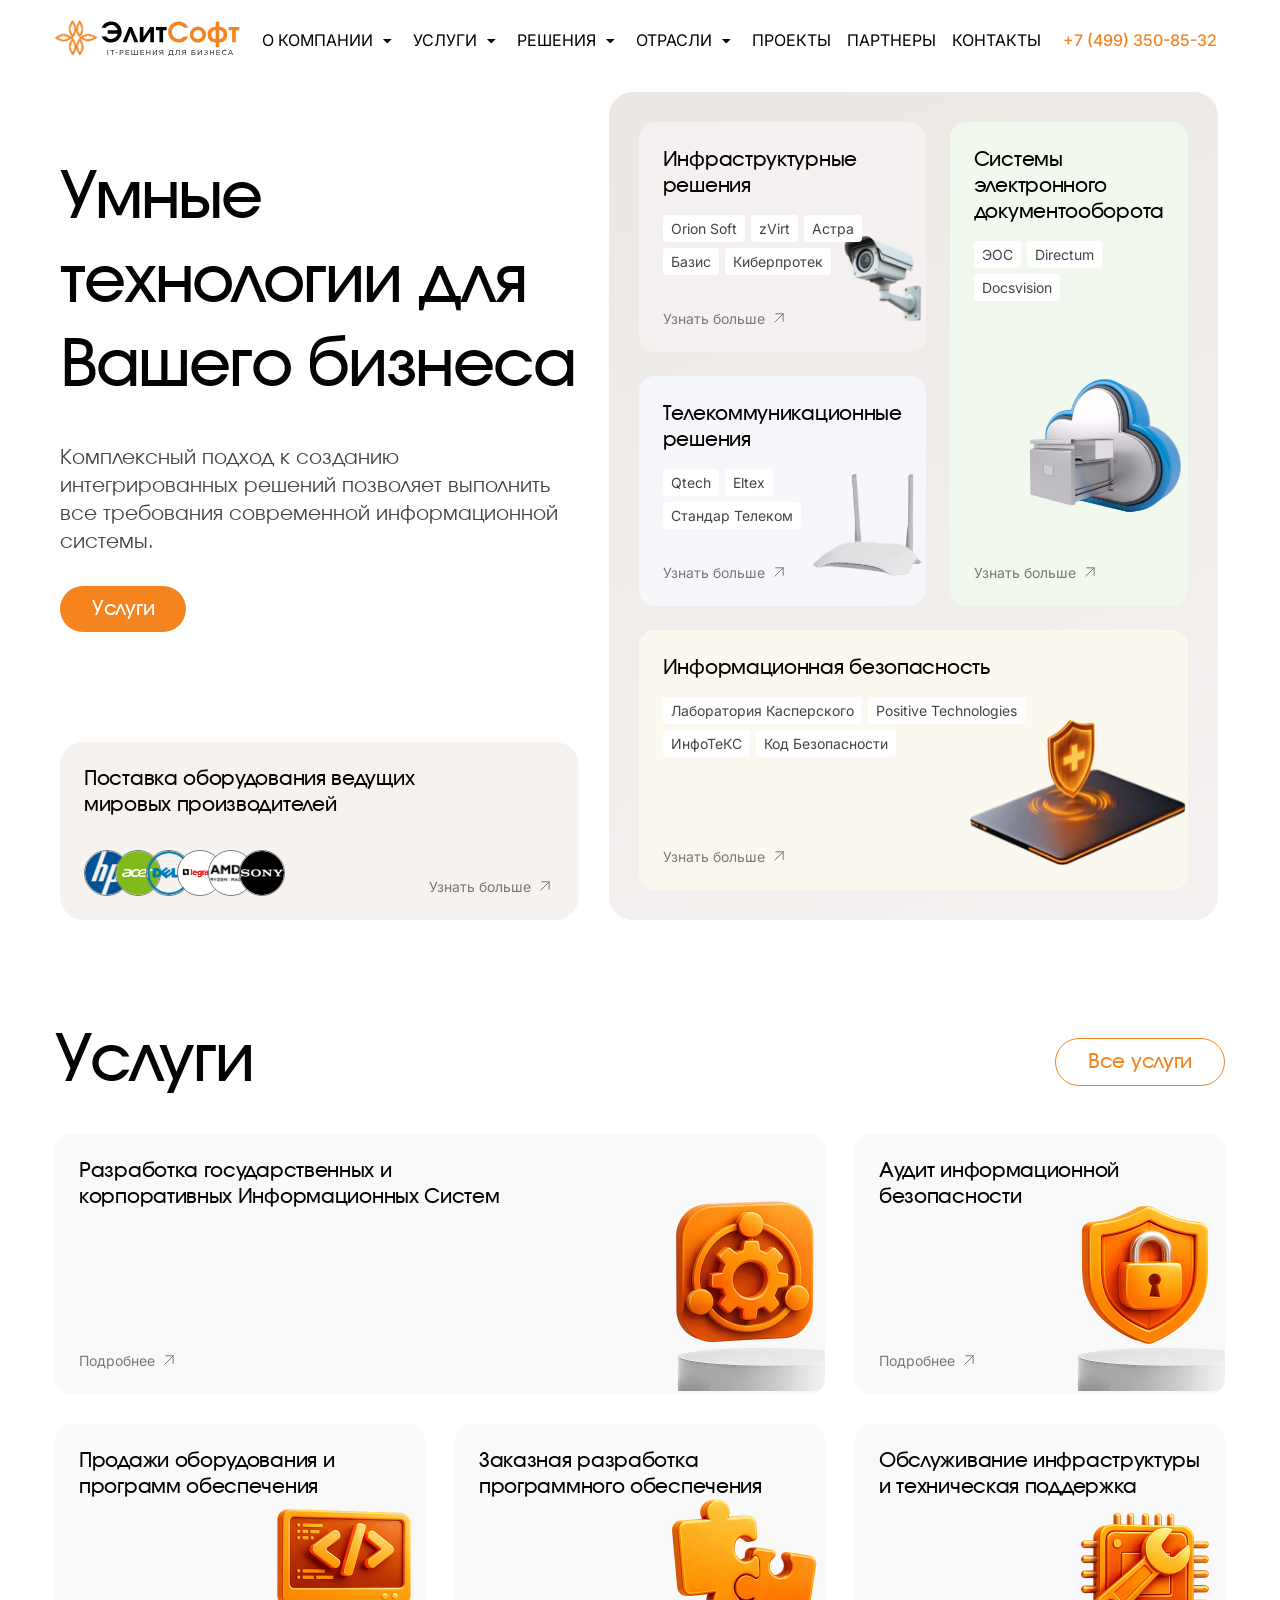
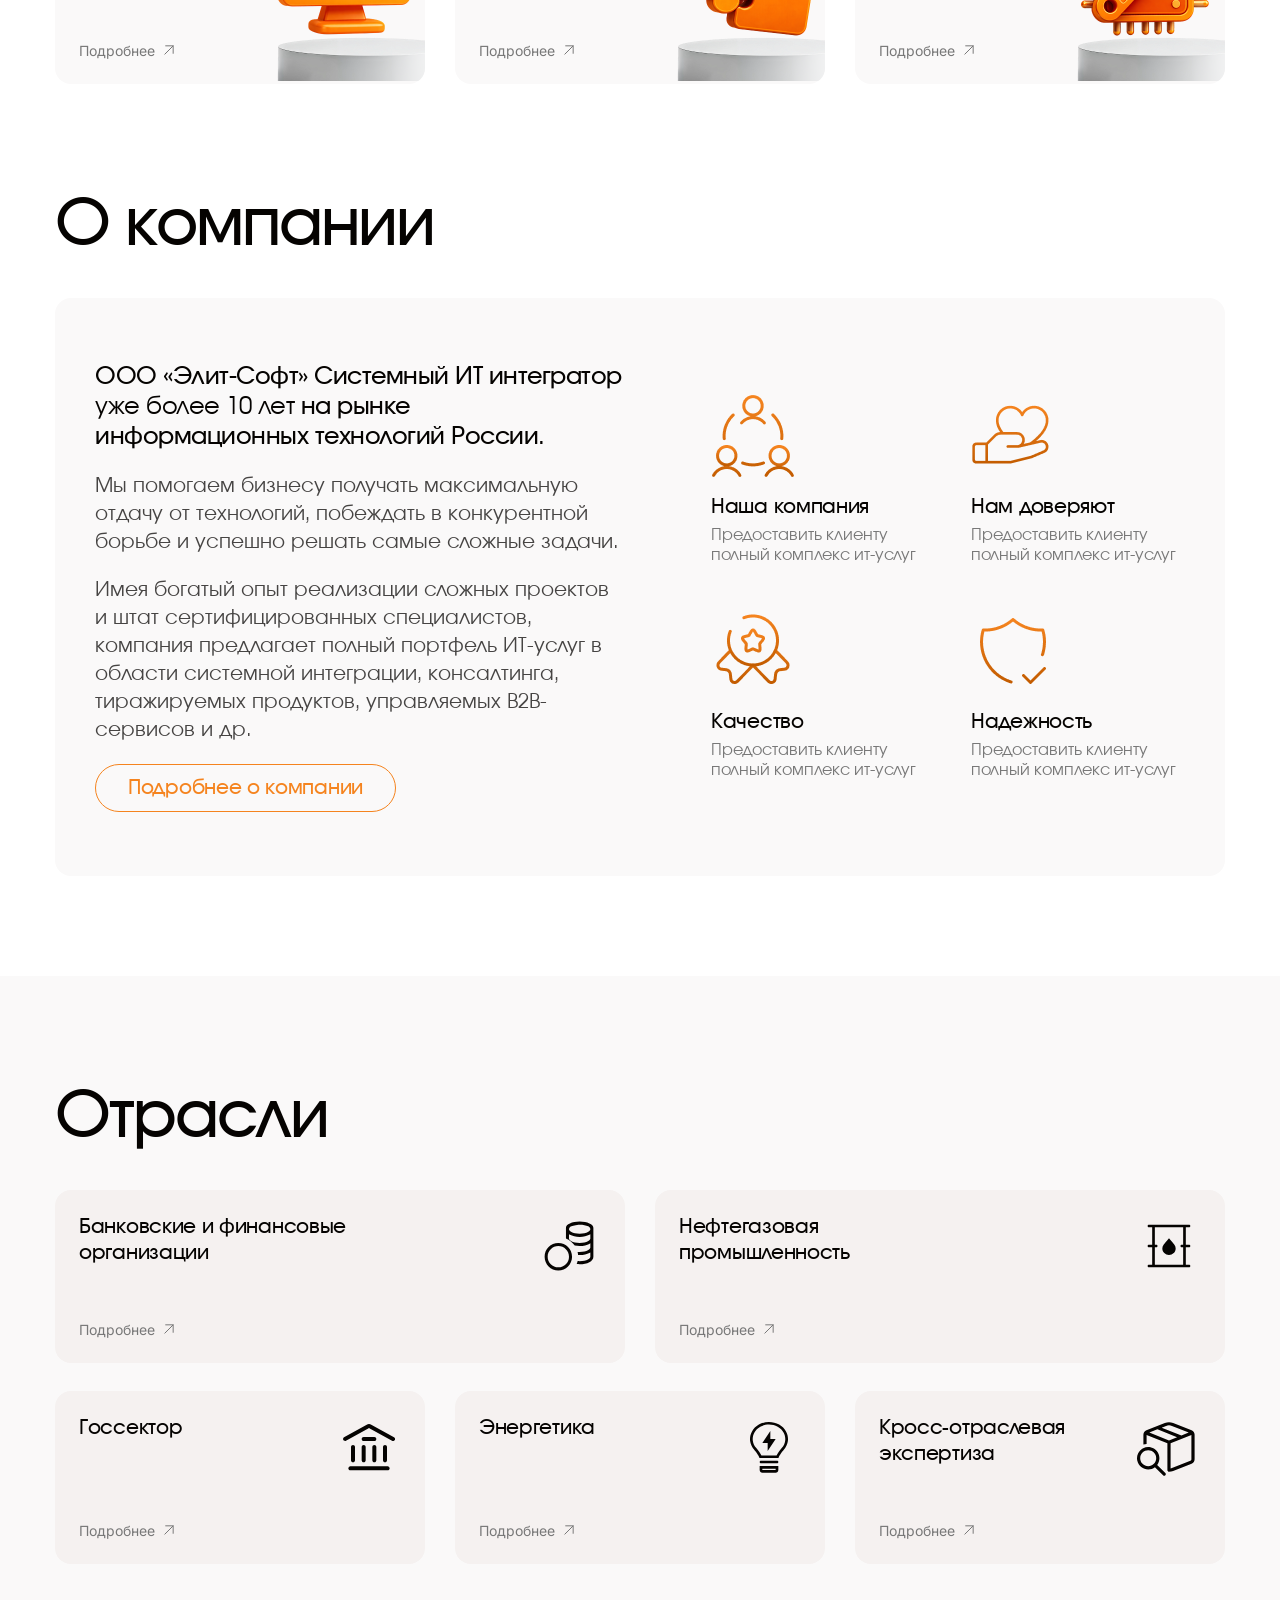
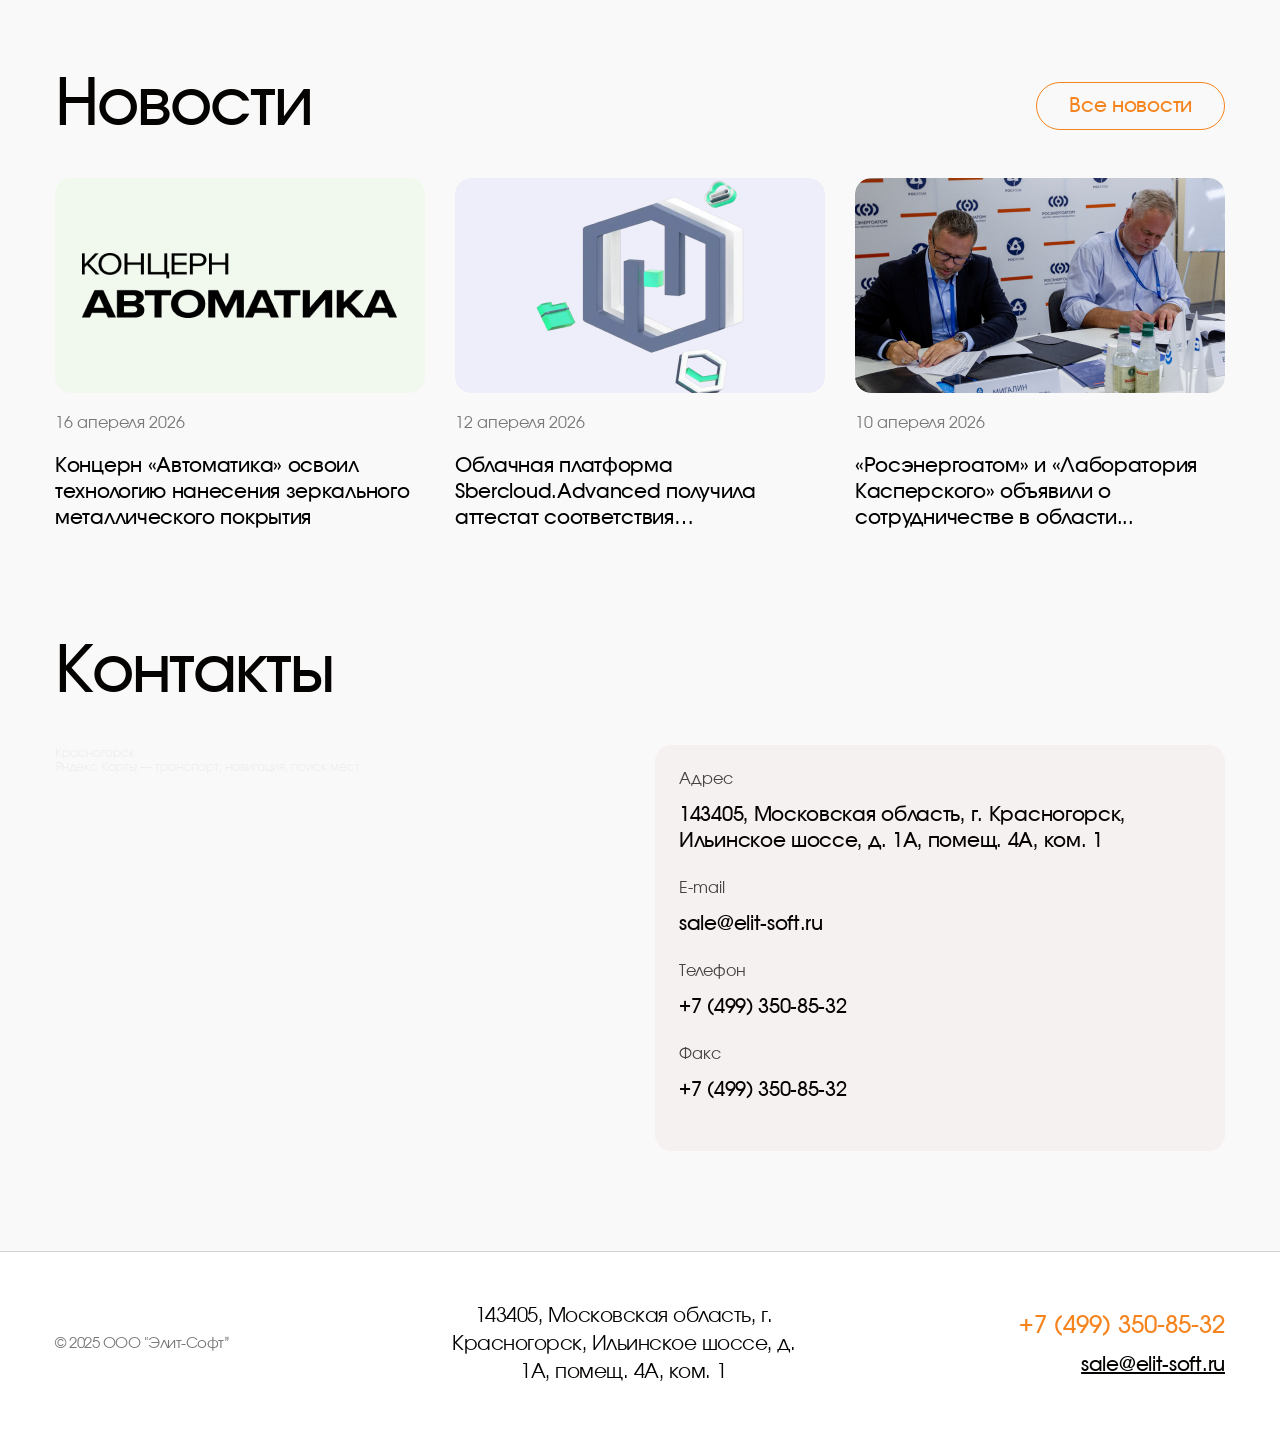
==== commit a60e3332: "add files" ====
--- a/index.html
+++ b/index.html
@@ -17,23 +17,23 @@
         <div class="container">
             <div class="nav__content df a-center">
                 <div class="header__logo">
-                    <a href="">
+                    <a href="index.html">
                         <img src="images/logo.svg" alt="">
                     </a>
                 </div>
                 <ul class="menu df">
                     <li class="menu__item has-sub">
-                        <a href="" class="menu__link">О Компании</a>
+                        <a href="about.html" class="menu__link">О Компании</a>
                         <ul class="menu__sub">
                             <li class="menu__item">
-                                <a href="" class="menu__link">Новости
+                                <a href="news.html" class="menu__link">Новости
                                 </a>
                             </li>
                             <li class="menu__item">
-                                <a href="" class="menu__link">Лицензии</a>
+                                <a href="licences.html" class="menu__link">Лицензии</a>
                             </li>
                             <li class="menu__item">
-                                <a href="" class="menu__link">Сертификаты</a>
+                                <a href="certificates.html" class="menu__link">Сертификаты</a>
                             </li>
                             <li class="menu__item">
                                 <a href="" class="menu__link">Реквизиты компании</a>
@@ -42,26 +42,26 @@
                         </ul>
                     </li>
                   <li class="menu__item has-sub">
-                        <a href="" class="menu__link">Услуги</a>
+                        <a href="services.html" class="menu__link">Услуги</a>
                       <ul class="menu__sub">
                           <li class="menu__item">
-                              <a href="" class="menu__link">Разработка государственных и корпоративных Информационных Систем
-                              </a>
-                          </li>
-                          <li class="menu__item">
-                              <a href="" class="menu__link">Аудит информационной безопасности
-                              </a>
-                          </li>
-                          <li class="menu__item">
-                              <a href="" class="menu__link">Продажи оборудования и программ обеспечения
-                              </a>
-                          </li>
-                          <li class="menu__item">
-                              <a href="" class="menu__link">Заказная разработка программного обеспечения
-                              </a>
-                          </li>
-                          <li class="menu__item">
-                              <a href="" class="menu__link">Обслуживание инфраструктуры и техническая поддержка
+                              <a href="single-service.html" class="menu__link">Разработка государственных и корпоративных Информационных Систем
+                              </a>
+                          </li>
+                          <li class="menu__item">
+                              <a href="single-service.html" class="menu__link">Аудит информационной безопасности
+                              </a>
+                          </li>
+                          <li class="menu__item">
+                              <a href="single-service.html" class="menu__link">Продажи оборудования и программ обеспечения
+                              </a>
+                          </li>
+                          <li class="menu__item">
+                              <a href="single-service.html" class="menu__link">Заказная разработка программного обеспечения
+                              </a>
+                          </li>
+                          <li class="menu__item">
+                              <a href="single-service.html" class="menu__link">Обслуживание инфраструктуры и техническая поддержка
                               </a>
                           </li>
 
@@ -99,7 +99,7 @@
                       </ul>
                     </li>
                   <li class="menu__item has-sub">
-                      <a href="" class="menu__link">Отрасли</a>
+                      <a href="industry.html" class="menu__link">Отрасли</a>
                       <ul class="menu__sub">
                           <li class="menu__item">
                               <a href="" class="menu__link">Банковские и финансовые организации</a>
@@ -122,13 +122,13 @@
                       </ul>
                     </li>
                   <li class="menu__item">
-                        <a href="" class="menu__link">Проекты</a>
+                        <a href="projects.html" class="menu__link">Проекты</a>
                     </li>
                   <li class="menu__item">
-                        <a href="" class="menu__link">Партнеры</a>
+                        <a href="partners.html" class="menu__link">Партнеры</a>
                     </li>
                   <li class="menu__item">
-                        <a href="" class="menu__link">Контакты</a>
+                        <a href="contacts.html" class="menu__link">Контакты</a>
                     </li>
 
                 </ul>
@@ -499,7 +499,7 @@
     </section>
 <!--    Block End -->
 <!--    Block Start -->
-    <section class="contacts">
+    <section class="contacts pb-100">
         <div class="container">
             <h2 class="section__title">Контакты</h2>
             <div class="contact__content df">
--- a/css/main.css
+++ b/css/main.css
@@ -17,6 +17,7 @@
     top: 34px;
     border-radius: 4px;
     background: #fff;
+    z-index: 3;
     box-shadow: -10px 5px 20px rgba(0, 0, 0, 0.1);
 }
 .menu{
@@ -451,7 +452,6 @@
 
 .contacts{
     padding-top: 50px;
-    padding-bottom: 50px;
     background: #FAF9F9;
 }
 .contact__content{
@@ -644,9 +644,9 @@
     margin-top: 25px;
 }
 .contact-form{
-    padding-bottom: 100px;
     background: #FAF9F9;
     padding-top: 50px;
+    padding-bottom: 50px;
 }
 .areas{
     padding-bottom: 50px;
--- a/css/media.css
+++ b/css/media.css
@@ -129,7 +129,7 @@
     .service__img {
         max-width: 100px;
     }
-    .section__title{
+    .section__title, .section__title.small{
         font-size: 48px;
         line-height: 62px;
     }
@@ -139,6 +139,25 @@
     .hero{
         padding-left: 40px;
         padding-right: 40px;
+    }
+    .contact-form__content{
+        gap: 60px;
+    }
+    .contact-form .section__title{
+        font-size: 48px;
+        line-height: 64px;
+    }
+    .contact__info a{
+        font-size: 18px;
+    }
+    .contact__info a:last-child{
+        font-size: 16px;
+    }
+    .area__list{
+        gap: 20px;
+    }
+    .certificate__item h3{
+        font-size: 18px;
     }
 }
 @media screen and (max-width: 900px){
@@ -175,7 +194,7 @@
     .tag__item{
         font-size: 12px;
     }
-    .section__title{
+    .section__title, .section__title.small{
         font-size: 34px;
         line-height: 48px;
     }
@@ -233,6 +252,39 @@
     }
     .contact__right p, .contact__row a{
         font-size: 16px;
+    }
+    .area__list{
+        display: flex;
+        flex-wrap: wrap;
+    }
+    .area__item{
+        width: calc(100%/2 - 10px);
+    }
+    .area__item:last-child{
+        width: 100%;
+    }
+    .contact-form__content{
+        flex-direction: column;
+        gap: 30px;
+        padding: 30px;
+    }
+    .contact-form .section__title{
+        font-size: 32px;
+        line-height: 48px;
+    }
+    .contact-form p{
+        font-size: 16px;
+    }
+    .contact-form__right{
+        max-width: 100%;
+    }
+    .certificate__item{
+        width: calc(100%/2 - 15px);
+    }
+
+    .certificates{
+        padding-top: 25px;
+        padding-bottom: 50px;
     }
 }
 @media screen and (max-width: 600px){
@@ -302,6 +354,19 @@
     .footer__center{
         order: 1;
     }
+    .areas{
+        padding-top: 25px;
+        padding-bottom: 25px;
+    }
+    .area__item{
+        width: 100%;
+    }
+    .certificate__list{
+        gap: 20px;
+    }
+    .certificate__item {
+        width: calc(100% / 2 - 10px);
+    }
 }
 @media screen and (max-width: 480px){
     .hero__title{
@@ -335,7 +400,7 @@
     .about__item{
         width: 100%;
     }
-    .section__title{
+    .section__title, .section__title.small{
         font-size: 28px;
     }
     .industry__title{
@@ -378,4 +443,14 @@
         gap: 10px;
         align-items: flex-start;
     }
+    .services__top{
+        flex-direction: column;
+        gap: 10px;
+        align-items: flex-start;
+    }
+    .contact-form__content{
+        padding: 24px;
+        border-radius: 16px;
+        background-position: center center;
+    }
 }
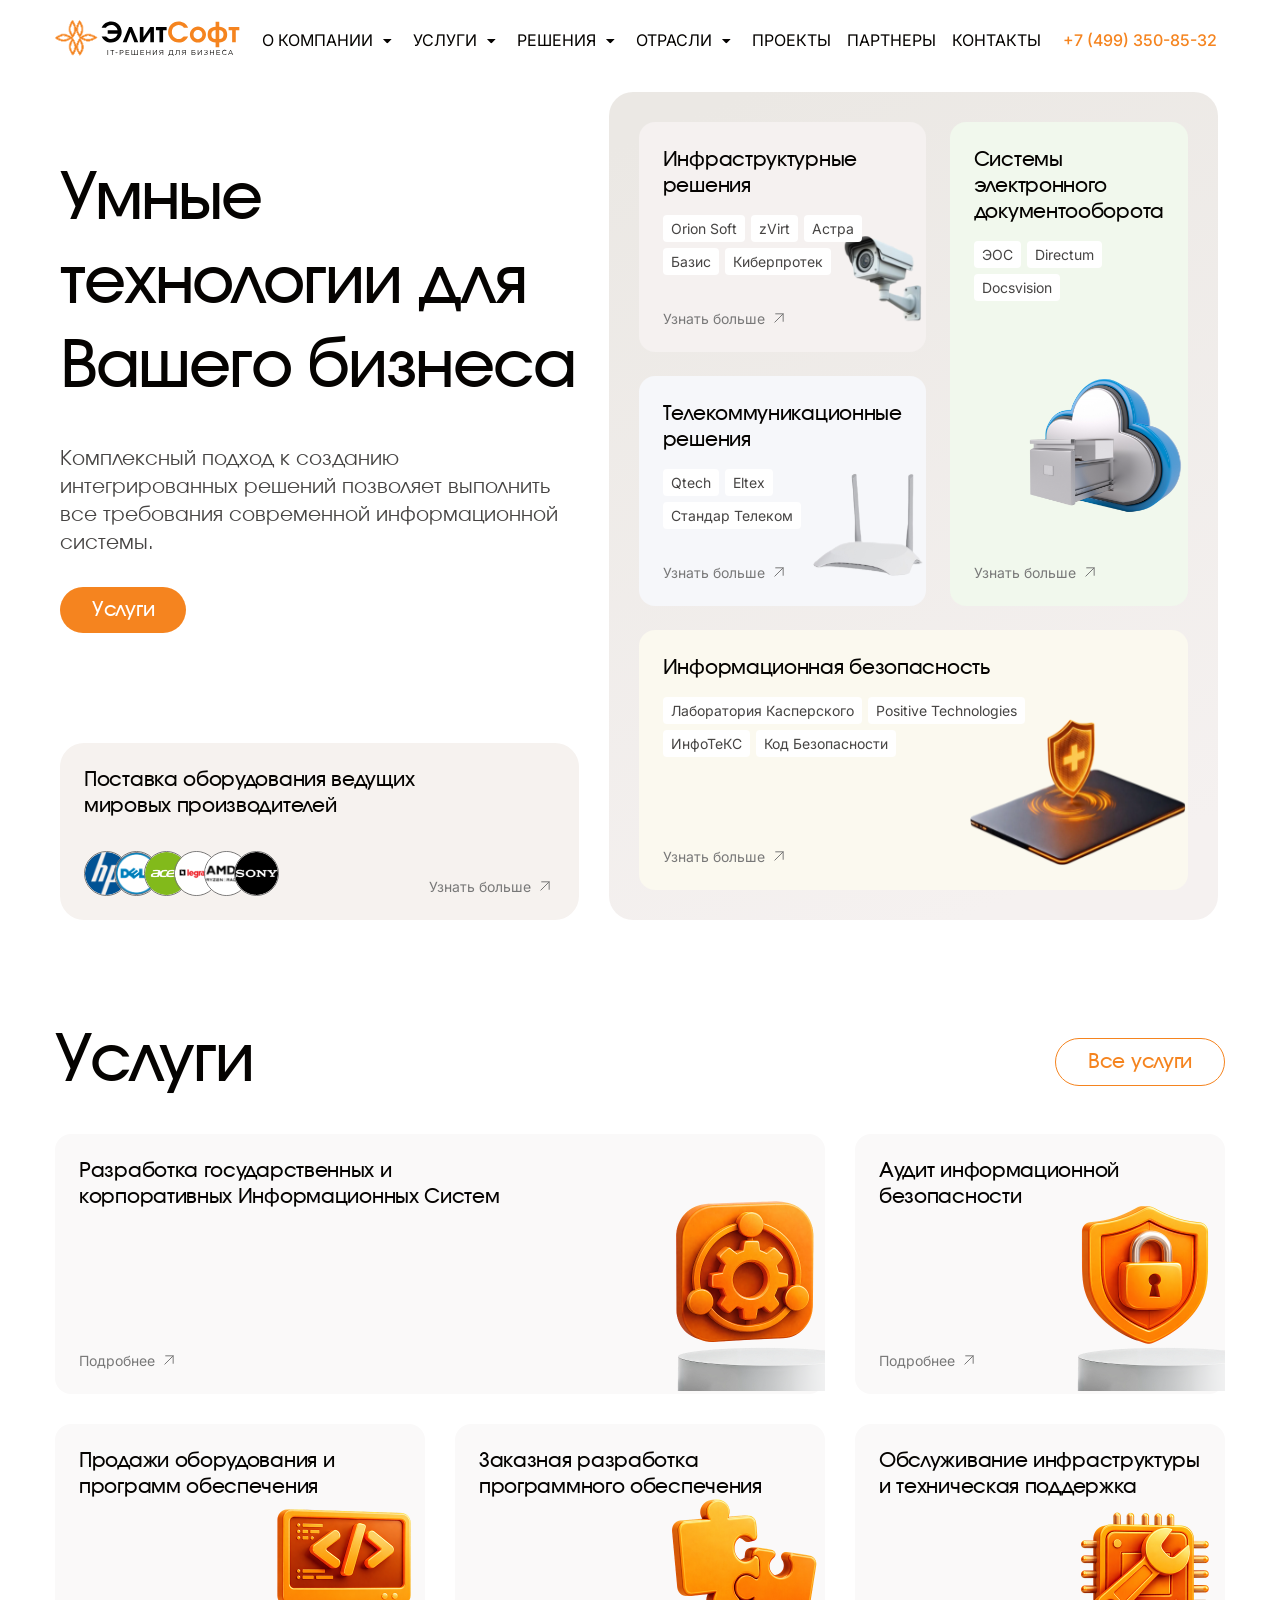
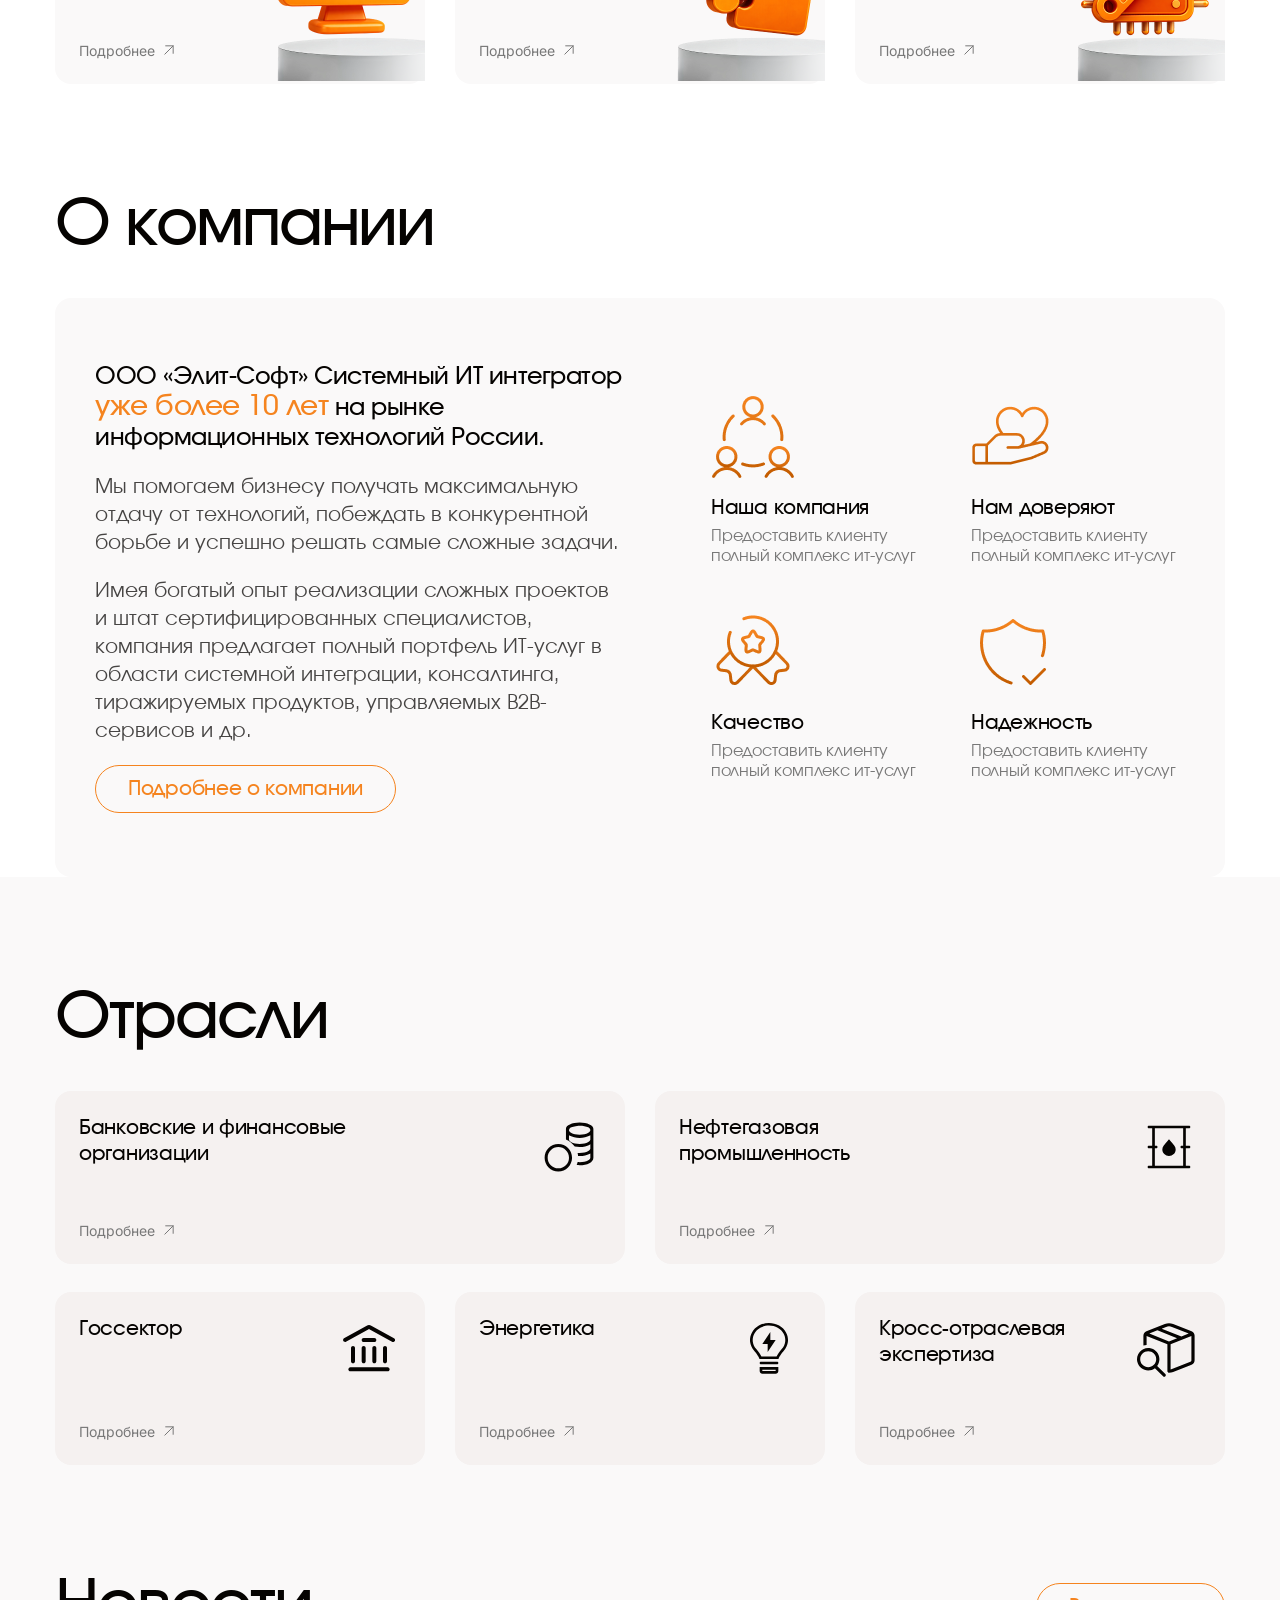
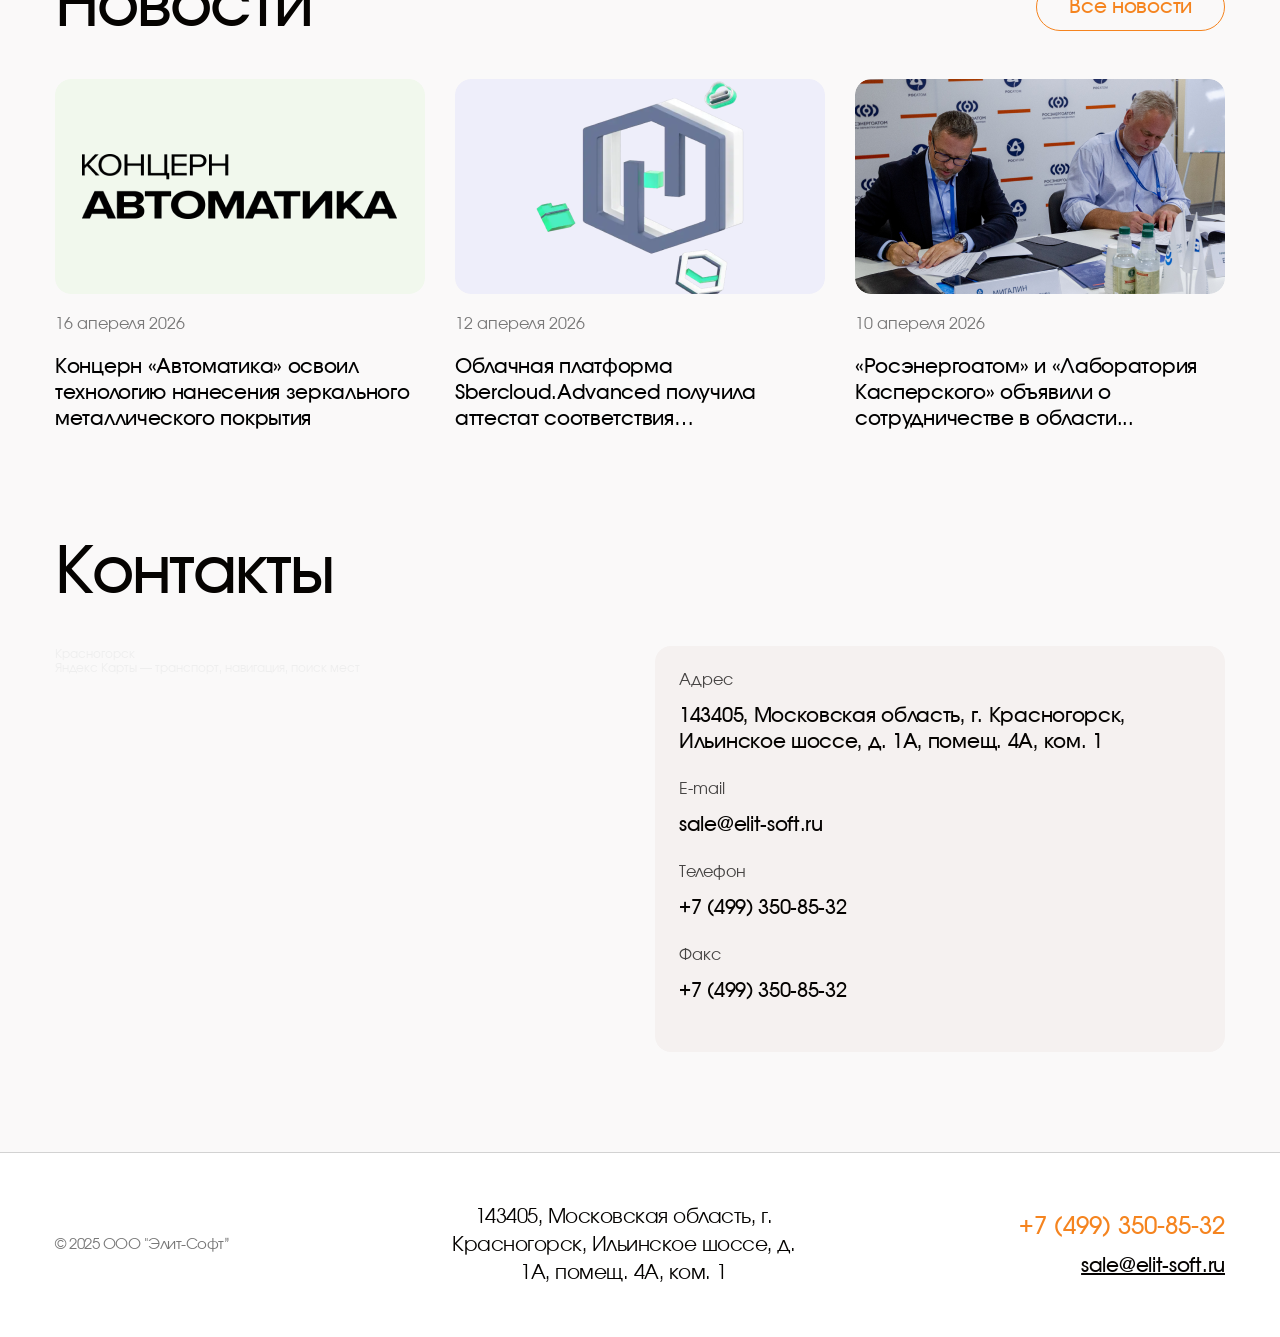
==== commit dad8c473: "add responsive style" ====
--- a/index.html
+++ b/index.html
@@ -160,8 +160,9 @@
                     <div class="hero__adv--bottom df a-end j-spc-btw">
                         <div class="hero__partners df">
                             <img src="images/p1.svg" alt="p1">
+                            <img src="images/dell.png" alt="p1">
+
                             <img src="images/p2.svg" alt="p1">
-                            <img src="images/p3.svg" alt="p1">
                             <img src="images/p4.svg" alt="p1">
                             <img src="images/p5.svg" alt="p1">
                             <img src="images/p6.svg" alt="p1">
--- a/css/main.css
+++ b/css/main.css
@@ -150,6 +150,8 @@
 .hero__partners img{
     border-radius: 100%;
     border: 1px solid #787878;
+    width: 45px;
+    height: 45px;
 }
 .hero__partners img +  img{
     margin-left: -15px;
@@ -267,7 +269,6 @@
     padding: 24px;
     position: relative;
     min-height: 260px;
-    overflow: hidden;
     display: flex;
     flex-direction: column;
     justify-content: space-between;
@@ -296,7 +297,6 @@
 }
 .about{
     padding-top: 50px;
-    padding-bottom: 100px;
 }
 .about__content{
     margin-top: 30px;
@@ -341,6 +341,12 @@
     letter-spacing: -0.5px;
     text-align: left;
     margin-bottom: 20px;
+}
+.about__left h3 span{
+    color: #F5841F;
+    font-size: 28px;
+    font-weight: 500;
+    font-family: Involve-Medium, sans-serif;
 }
 .about__left p{
     font-weight: 400;
@@ -631,6 +637,9 @@
     color: #787878;
     padding-right: 30px;
 }
+.contact-form__content.bg-gray .checkbox-label .checkmark:after{
+    border-color: #464443;
+}
 .contact-form__content.bg-gray .checkbox-label a{
     color: #464443;
 }
@@ -807,9 +816,13 @@
     border-radius: 16px;
     margin-bottom: 20px;
     display: flex;
+    overflow: hidden;
 }
 .project__img img{
     overflow: hidden;
+    object-fit: cover   ;
+    width: 100%;
+    height: 100%;
 }
 .project__title{
     font-weight: 500;
@@ -834,6 +847,7 @@
 .contact-form__content.bg-gray .btn__submit{
     background: #f5841f;
     color: #fff;
+    border: none;
 }
 .partner__list{
     margin-top: 30px;
@@ -870,7 +884,7 @@
     justify-content: center;
 }
 .e-commerce{
-    padding-top: 50px;
+    padding-top: 100px;
     padding-bottom: 50px;
 }
 .e-commerce__list{
--- a/css/media.css
+++ b/css/media.css
@@ -43,6 +43,9 @@
     }
     .service__img{
         max-width: 150px;
+    }
+    .partner__item{
+        padding: 24px;
     }
 }
 @media screen and (max-width: 1100px){
@@ -124,12 +127,16 @@
     .menu__item{
         width: 100%;
     }
+    .e-commerce .section__title{
+        font-size: 56px;
+        line-height: 72px;
+    }
 }
 @media screen and (max-width: 990px){
     .service__img {
         max-width: 100px;
     }
-    .section__title, .section__title.small{
+    .section__title, .section__title.small, .page__title{
         font-size: 48px;
         line-height: 62px;
     }
@@ -143,7 +150,7 @@
     .contact-form__content{
         gap: 60px;
     }
-    .contact-form .section__title{
+    .contact-form .section__title,     .e-commerce .section__title {
         font-size: 48px;
         line-height: 64px;
     }
@@ -158,6 +165,35 @@
     }
     .certificate__item h3{
         font-size: 18px;
+    }
+    .section__text{
+        font-size: 20px;
+    }
+    .trend__item{
+        width: calc(100%/2 - 15px);
+    }
+    .normative__item{
+        min-height: 250px;
+        height: auto;
+        width: calc(100%/2 - 15px);
+    }
+    .architecture__item{
+        height: auto;
+    }
+    .features__item h3{
+        font-size: 18px;
+    }
+    .features__item p{
+        font-size: 16px;
+    }
+    .features__item{
+        height: auto;
+    }
+    .component__img{
+        width: 70%;
+    }
+    .component__item h3{
+        font-size: 16px;
     }
 }
 @media screen and (max-width: 900px){
@@ -176,6 +212,16 @@
     .copyright{
         font-size: 12px;
         white-space: nowrap;
+    }
+    .partner__item{
+        width: calc(100%/3 - 20px);
+        height: 150px;
+    }
+    .service__title{
+        font-size: 18px;
+    }
+    .solution__list h3{
+        font-size: 18px;
     }
 }
 @media screen and (max-width: 768px){
@@ -194,7 +240,7 @@
     .tag__item{
         font-size: 12px;
     }
-    .section__title, .section__title.small{
+    .section__title, .section__title.small, .e-commerce .section__title{
         font-size: 34px;
         line-height: 48px;
     }
@@ -286,8 +332,88 @@
         padding-top: 25px;
         padding-bottom: 50px;
     }
+    .licences__content li{
+        font-size: 16px;
+    }
+    .services__list--equal .service__item{
+        width: calc(100%/2 - 15px);
+        min-height: 200px;
+    }
+    .services__list--equal .service__item:last-child{
+        width: 100%;
+    }
+    .solution__item{
+        height: auto;
+        min-height: 200px;
+    }
+    .solution__item .tag__list{
+        margin-bottom: 20px;
+    }
+    .page-heading__content{
+        padding: 30px;
+    }
+    .page__title{
+        font-size: 32px;
+        line-height: 48px;
+        margin-bottom: 20px;
+    }
+    .page__desc p{
+        font-size: 16px;
+    }
+    .step__item{
+        width: 100%;
+        flex-direction: column;
+    }
+    .architecture__item{
+        width: 100%;
+    }
+    .component__item{
+        width: calc(100%/2 - 20px);
+    }
+    .component__img{
+        display: flex;
+        justify-content: flex-end;
+    }
+    .component__item:nth-child(2):after{
+        right: 43px;
+        bottom: -22px;
+    }
+    .normative__item{
+        width: 100%;
+        min-height: 180px;
+        height: 100%;
+        gap: 20px;
+    }
+    .features__item{
+        width: 100%;
+    }
+    .features__item.bg-lilac:first-child, .features__item.bg-gray:last-child{
+        width: 100%;
+    }
+    .platform__row, .platform__row:nth-child(2n+1){
+        flex-direction: column;
+    }
+    .platform__row li{
+        font-size: 16px;
+    }
+    .project__img{
+        height: 200px;
+    }
+
 }
 @media screen and (max-width: 600px){
+    .project__item{
+        width: calc(100%/2 - 15px);
+    }
+    .project__title{
+        font-size: 18px;
+    }
+    .project__desc{
+        font-size: 14px;
+    }
+    .project__list{
+        gap: 30px;
+    }
     .container,.hero{
         padding-left: 20px;
         padding-right: 20px;
@@ -366,6 +492,96 @@
     }
     .certificate__item {
         width: calc(100% / 2 - 10px);
+    }
+    .projects{
+        padding-top: 25px;
+        padding-bottom: 25px;
+    }
+    section.pb-100{
+        padding-bottom: 50px;
+    }
+    .partner__list{
+        gap: 20px;
+    }
+    .partner__item{
+        width: calc(100%/3 - 14px);
+        height: 120px;
+    }
+    .licences{
+        padding-top: 25px;
+        padding-bottom: 50px;
+    }
+    .licences__content a{
+        overflow-wrap: anywhere;
+    }
+    .solutions{
+        padding-top: 25px;
+    }
+    .e-commerce{
+        padding-top: 25px;
+        padding-bottom: 25px;
+    }
+    .e-commerce__item{
+        width: 100%;
+    }
+    .e-commerce__list{
+        flex-wrap: wrap;
+    }
+    .solution__item{
+        width: 100%;
+    }
+    .section__text{
+        font-size: 16px;
+        line-height: 24px;
+    }
+    .services__list--equal .service__item{
+        width: 100%;
+    }
+    .choise{
+        padding-top: 50px;
+    }
+    .choise__item p{
+        font-size: 16px;
+    }
+    .trend__item{
+        width: 100%;
+        gap: 20px;
+        height: auto;
+        min-height: 150px;
+    }
+    .feature__number{
+        font-size: 30px;
+        line-height: 48px;
+        margin-bottom: 30px;
+    }
+    .features{
+        padding-top: 50px;
+    }
+    .architectures{
+        padding-top: 50px;
+    }
+    .steps{
+        padding-top: 50px;
+    }
+    .normative{
+        padding-top: 50px;
+    }
+    .breadcrumbs__text{
+        font-size: 12px;
+    }
+    .breadcrumbs__link{
+        font-size: 12px;
+    }
+    .page-heading{
+        padding-top: 50px;
+        padding-bottom: 50px;
+    }
+    .normative__list{
+        margin-top: 30px;
+    }
+    .components{
+        padding-top: 50px;
+        padding-bottom: 0;
     }
 }
 @media screen and (max-width: 480px){
@@ -453,4 +669,37 @@
         border-radius: 16px;
         background-position: center center;
     }
+    .partner__item{
+        width: calc(100%/2 - 10px);
+    }
+    .component__item, .component__item:first-child, .component__item:nth-child(3){
+        width: 100%;
+        transform: none;
+    }
+    .component__item:first-child:after{
+        right: 103px;
+        top: unset;
+        bottom: -20px;
+    }
+    .component__item:nth-child(4):before{
+        left: 103px;
+        top: -20px;
+    }
+    .page__title{
+        font-size: 28px;
+    }
+    .section__title, .section__title.small{
+        font-size: 24px;
+        line-height: 32px;
+    }
+    .choise__item{
+        flex-direction: column;
+        align-items: flex-start;
+    }
+    .project__item{
+        width: 100%;
+    }
+    .checkbox-label{
+        font-size: 12px;
+    }
 }
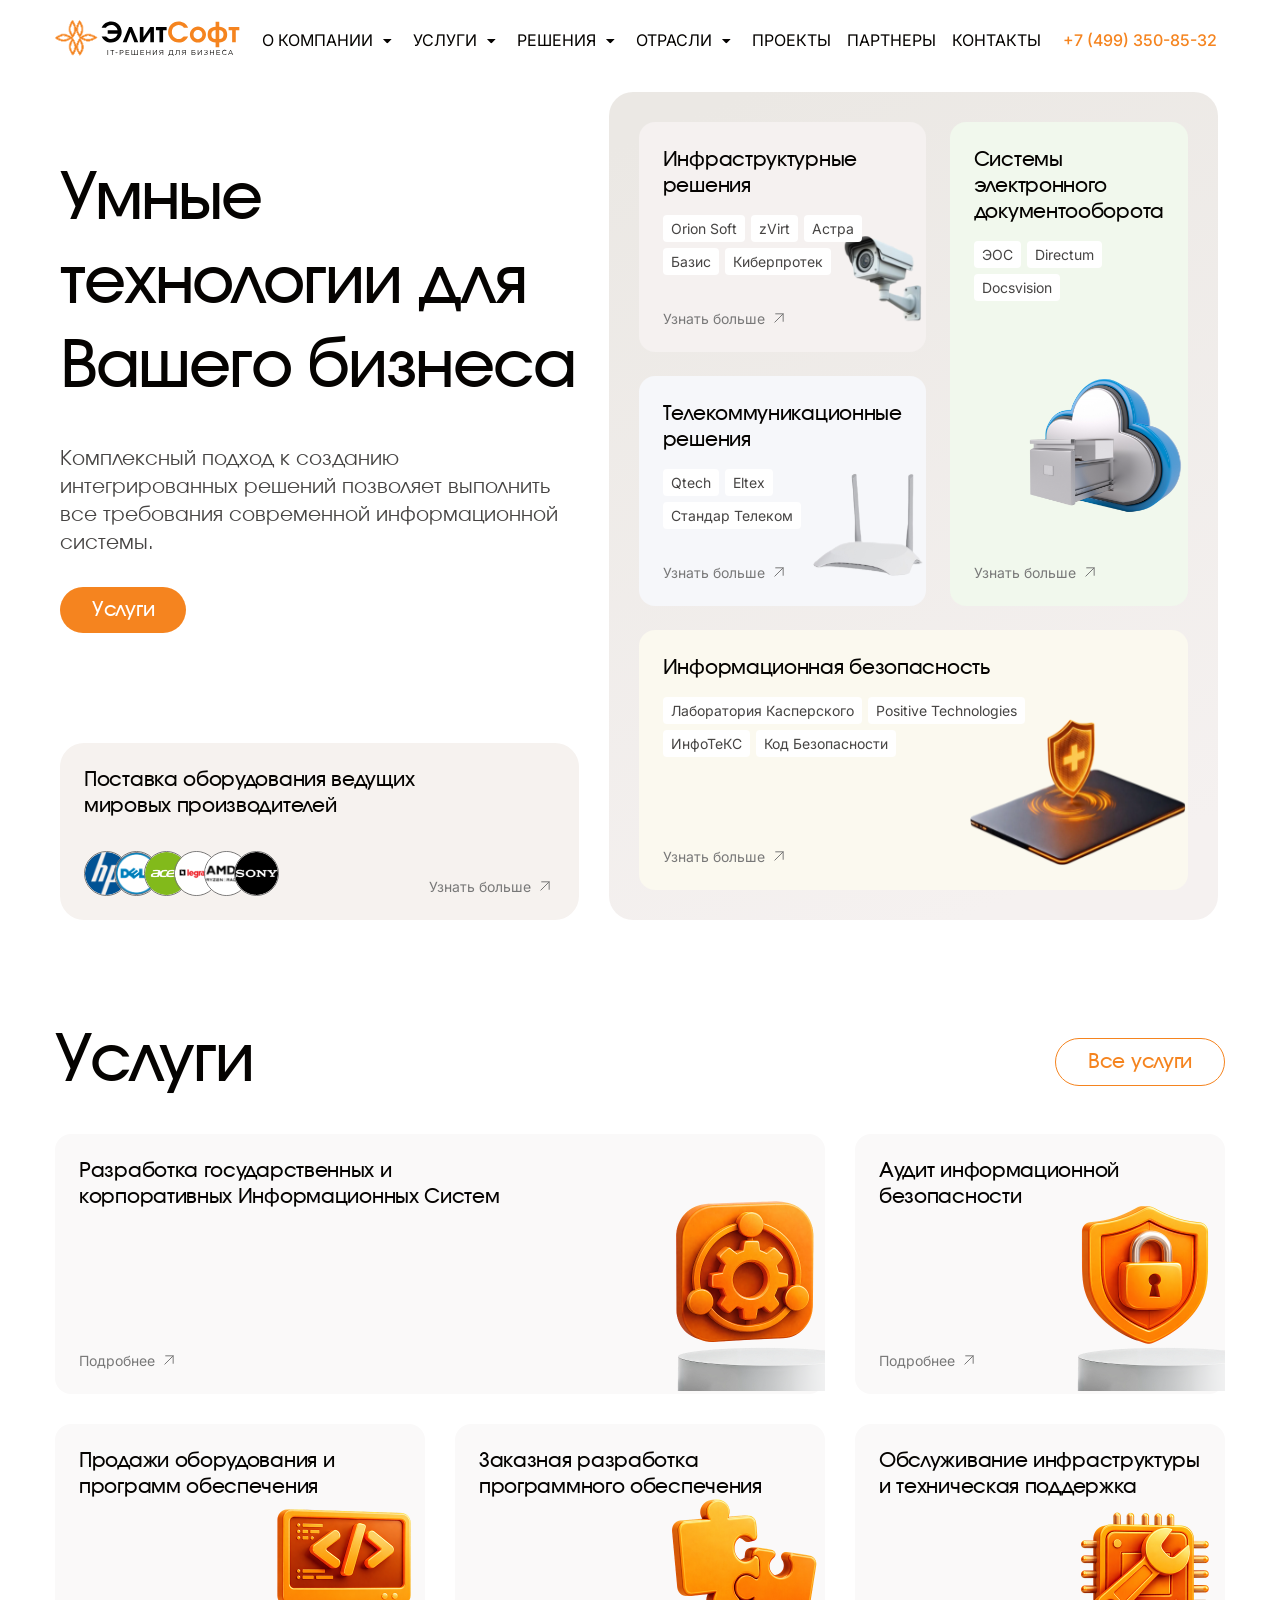
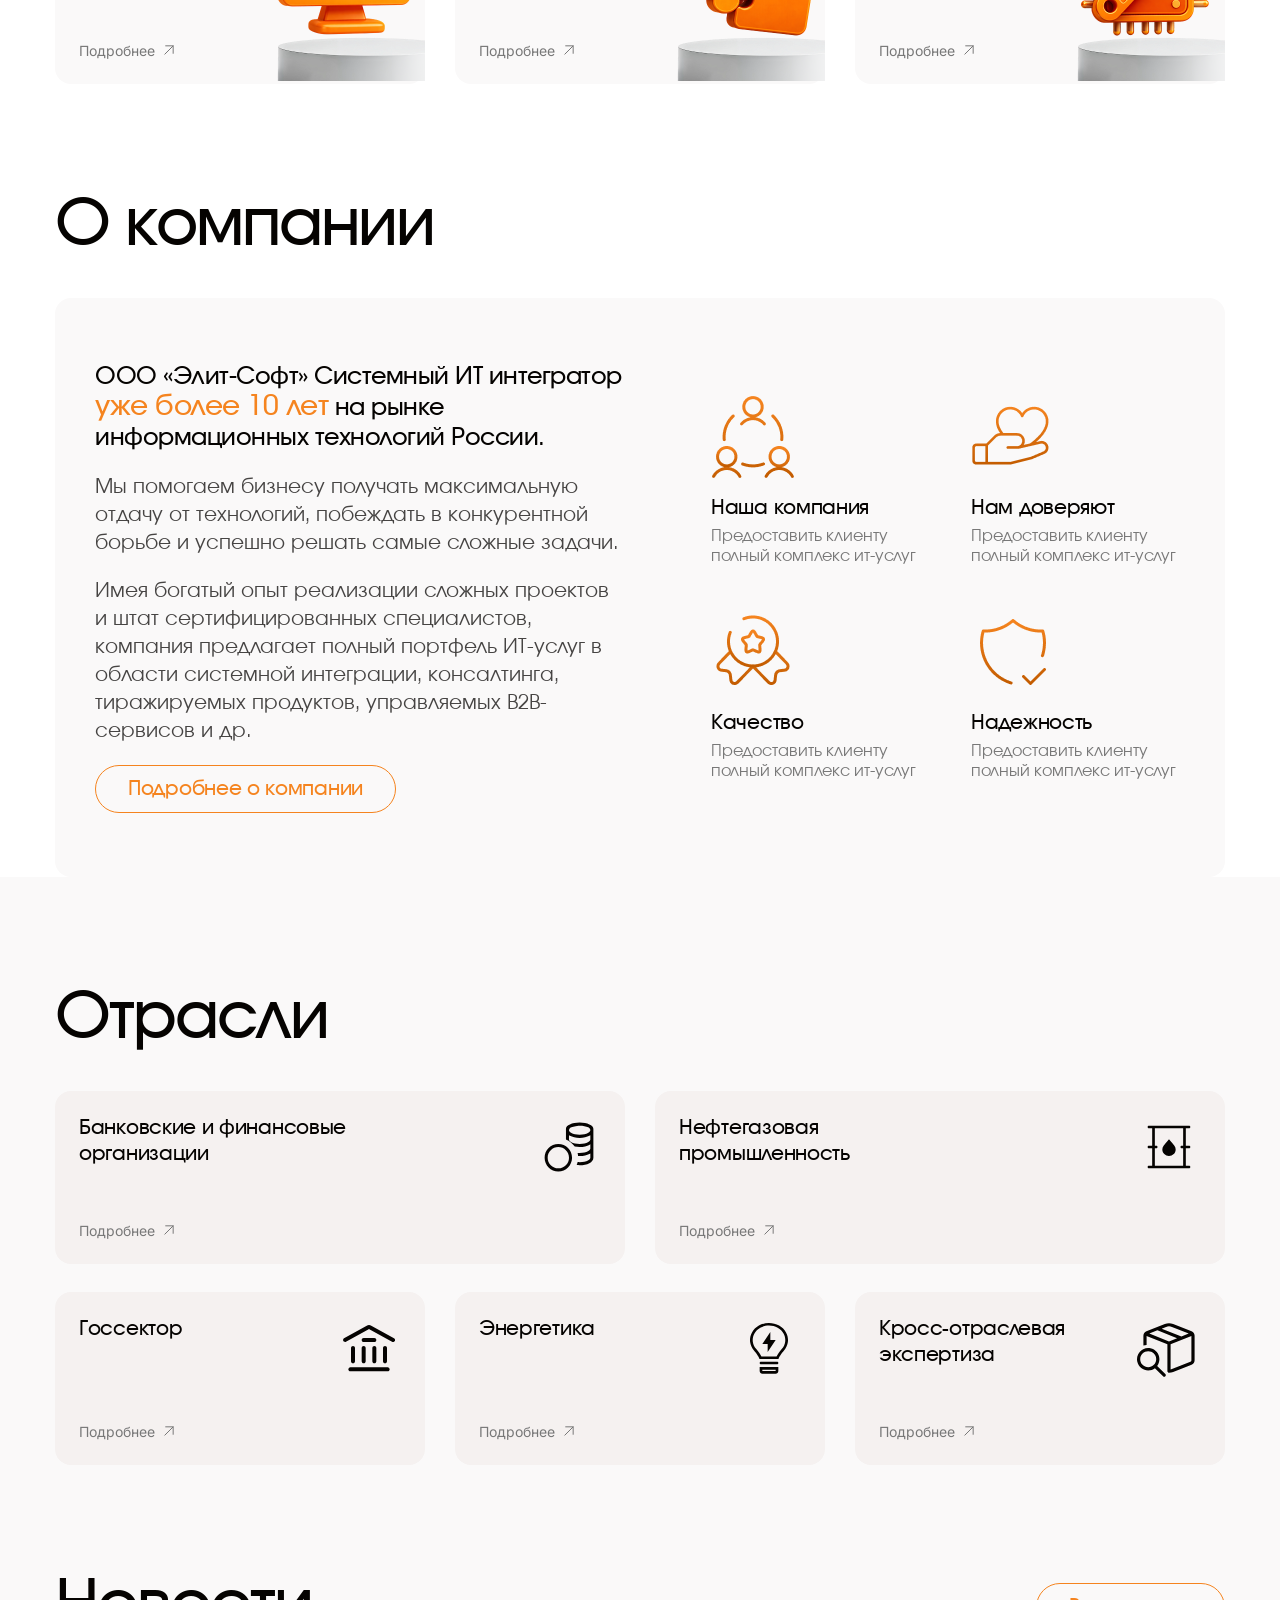
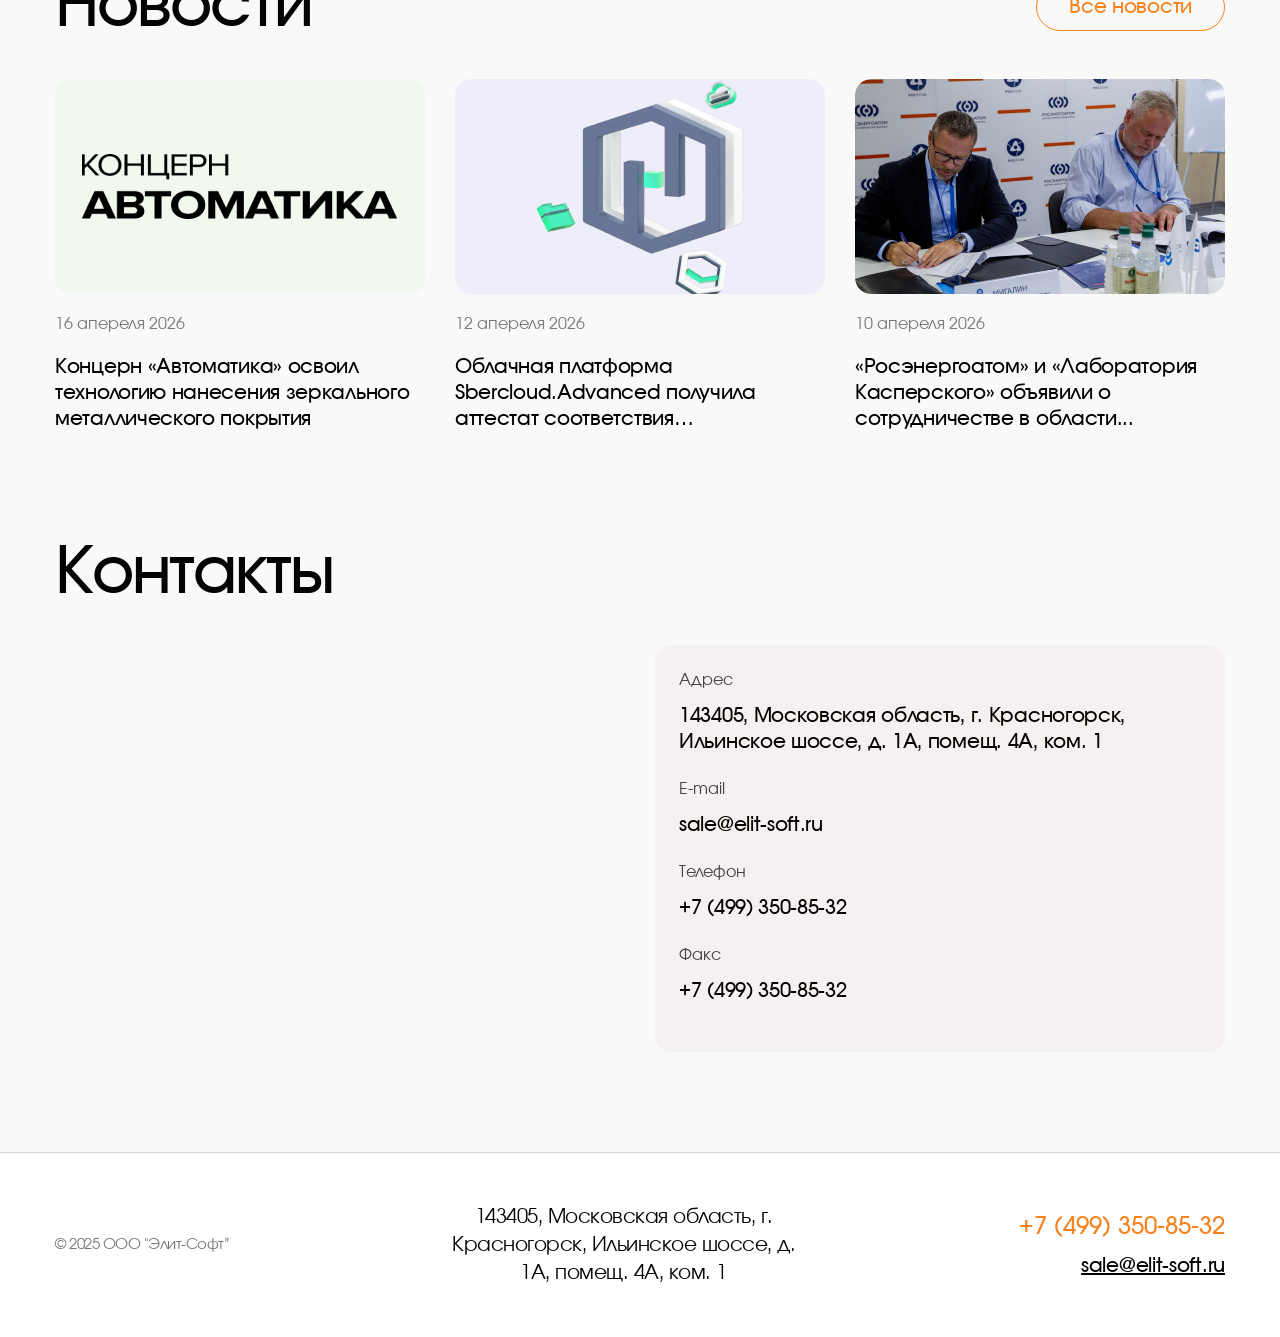
==== commit 6d0cce49: "add fixes" ====
--- a/index.html
+++ b/index.html
@@ -505,7 +505,8 @@
             <h2 class="section__title">Контакты</h2>
             <div class="contact__content df">
                 <div class="contact__left">
-                    <div style="position:relative;overflow:hidden;"><a href="https://yandex.com/maps/10735/krasnogorsk/?utm_medium=mapframe&utm_source=maps" style="color:#eee;font-size:12px;position:absolute;top:0px;">Красногорск</a><a href="https://yandex.com/maps/10735/krasnogorsk/house/ilyinskoye_shosse_1a/Z04YdQJiQE0EQFtvfXRwdH5jZA==/?indoorLevel=1&ll=37.352983%2C55.815201&utm_medium=mapframe&utm_source=maps&z=16.64" style="color:#eee;font-size:12px;position:absolute;top:14px;">Яндекс Карты — транспорт, навигация, поиск мест</a><iframe src="https://yandex.com/map-widget/v1/?indoorLevel=1&ll=37.352983%2C55.815201&mode=search&ol=geo&ouri=ymapsbm1%3A%2F%2Fgeo%3Fdata%3DCgk3NzExMjE0NTUSbdCg0L7RgdGB0LjRjywg0JzQvtGB0LrQvtCy0YHQutCw0Y8g0L7QsdC70LDRgdGC0YwsINCa0YDQsNGB0L3QvtCz0L7RgNGB0LosINCY0LvRjNC40L3RgdC60L7QtSDRiNC-0YHRgdC1LCAx0JAiCg1zaRVCFcRCX0I%2C&z=16.64" width="560" height="400" frameborder="1" allowfullscreen="true" style="position:relative;"></iframe></div>
+                    <div id="map"></div>
+<!--                    <div style="position:relative;overflow:hidden;"><a href="https://yandex.com/maps/10735/krasnogorsk/?utm_medium=mapframe&utm_source=maps" style="color:#eee;font-size:12px;position:absolute;top:0px;">Красногорск</a><a href="https://yandex.com/maps/10735/krasnogorsk/house/ilyinskoye_shosse_1a/Z04YdQJiQE0EQFtvfXRwdH5jZA==/?indoorLevel=1&ll=37.352983%2C55.815201&utm_medium=mapframe&utm_source=maps&z=16.64" style="color:#eee;font-size:12px;position:absolute;top:14px;">Яндекс Карты — транспорт, навигация, поиск мест</a><iframe src="https://yandex.com/map-widget/v1/?indoorLevel=1&ll=37.352983%2C55.815201&mode=search&ol=geo&ouri=ymapsbm1%3A%2F%2Fgeo%3Fdata%3DCgk3NzExMjE0NTUSbdCg0L7RgdGB0LjRjywg0JzQvtGB0LrQvtCy0YHQutCw0Y8g0L7QsdC70LDRgdGC0YwsINCa0YDQsNGB0L3QvtCz0L7RgNGB0LosINCY0LvRjNC40L3RgdC60L7QtSDRiNC-0YHRgdC1LCAx0JAiCg1zaRVCFcRCX0I%2C&z=16.64" width="560" height="400" frameborder="1" allowfullscreen="true" style="position:relative;"></iframe></div>-->
                 </div>
                 <div class="contact__right">
                     <div class="contact__row">
@@ -546,6 +547,7 @@
         </div>
     </div>
 </footer>
+<script src="https://api-maps.yandex.ru/2.1/?apikey=1fcaf82d-5b7d-4633-883b-eb72fd96db4e&lang=ru_RU"></script>
 
 <script src="js/main.js"></script>
 </body>
--- a/css/main.css
+++ b/css/main.css
@@ -262,6 +262,13 @@
     margin-top: 30px;
     gap: 30px;
 }
+#map{
+    height:100%;
+    width: 100%;
+    border-radius: 16px;
+    overflow: hidden;
+
+}
 .service__item{
     width: calc(100%/3 - 20px);
     background: #FAF9F9;
@@ -280,6 +287,9 @@
 .service__item:first-child .service__title{
     max-width: 441px;
     width: 100%;
+}
+.service__item:hover .service__title{
+    color: #f5841f ;
 }
 .service__img{
     position: absolute;
@@ -294,6 +304,13 @@
     letter-spacing: -0.3px;
     text-align: left;
     color: #050301;
+    transition: all .3s;
+}
+.service__item:hover .btn__more{
+    color: #f5841f ;
+}
+.service__item:hover .btn__more path{
+    stroke: #f5841f;
 }
 .about{
     padding-top: 50px;
@@ -834,6 +851,10 @@
     font-family: Involve-Medium, sans-serif;
     margin-bottom: 16px;
     display: flex;
+    transition: all .3s;
+}
+.project__title:hover{
+    color: #f5841f;
 }
 .project__desc{
     font-weight: 400;
@@ -965,6 +986,12 @@
     font-family: Involve-Medium, sans-serif;
     color: #050301;
     margin-bottom: 20px;
+}
+.solution__item:hover h3, .solution__item:hover .btn__more{
+    color: #f5841f;
+}
+.solution__item:hover .btn__more path{
+    stroke: #f5841f;
 }
 .solution__item .tag__item{
     border-radius: 50px;
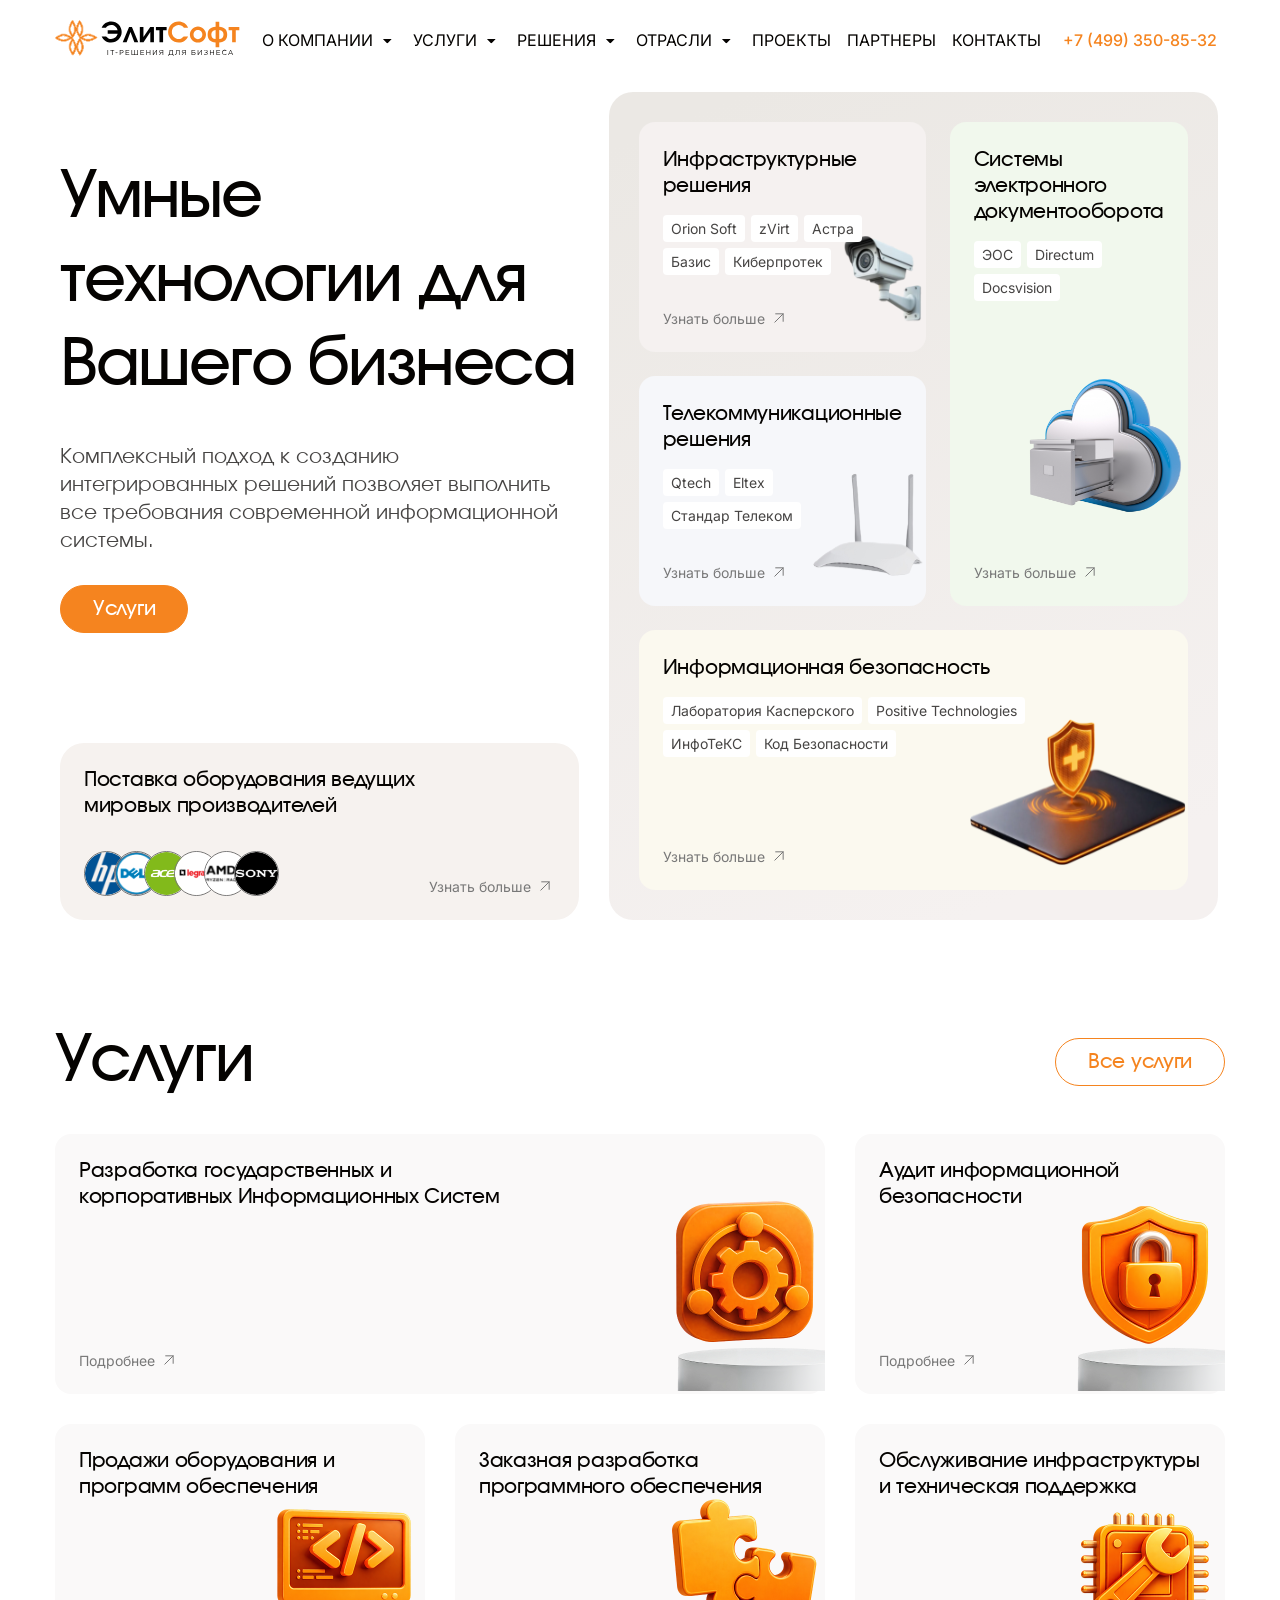
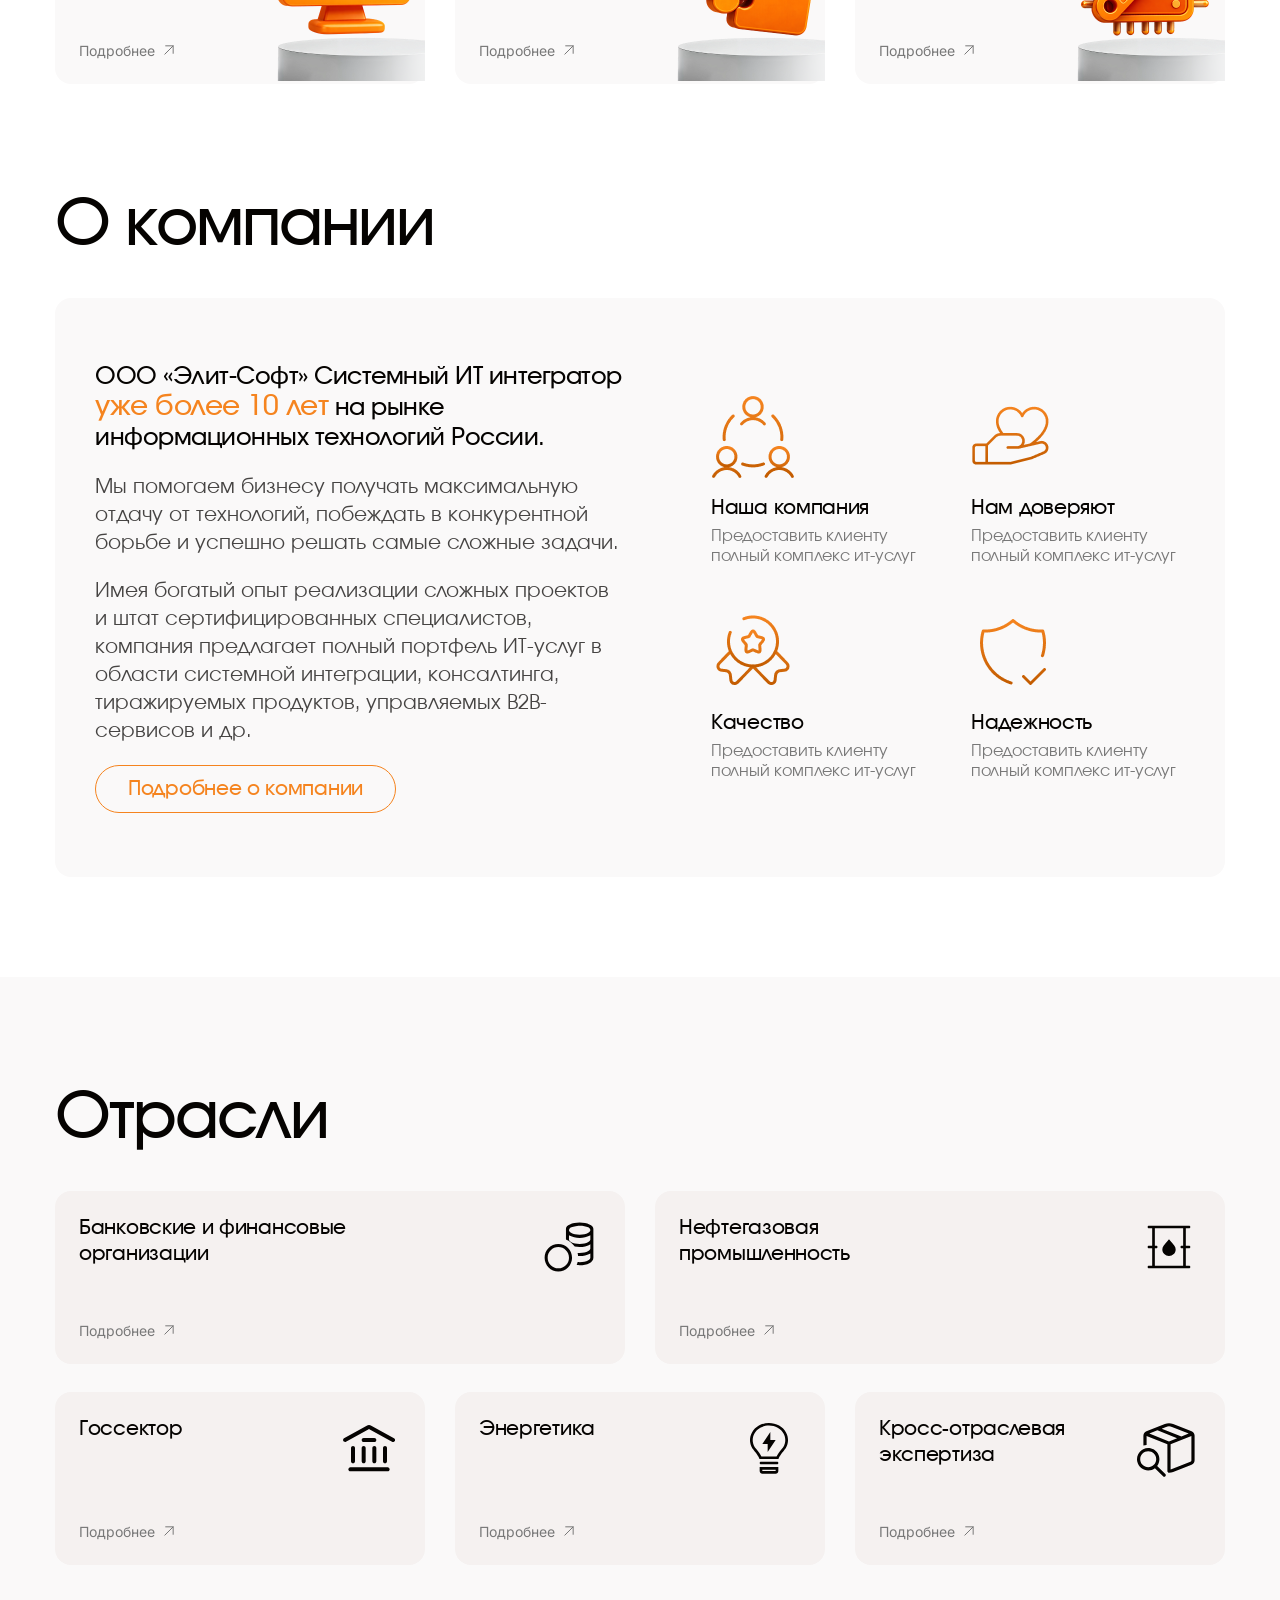
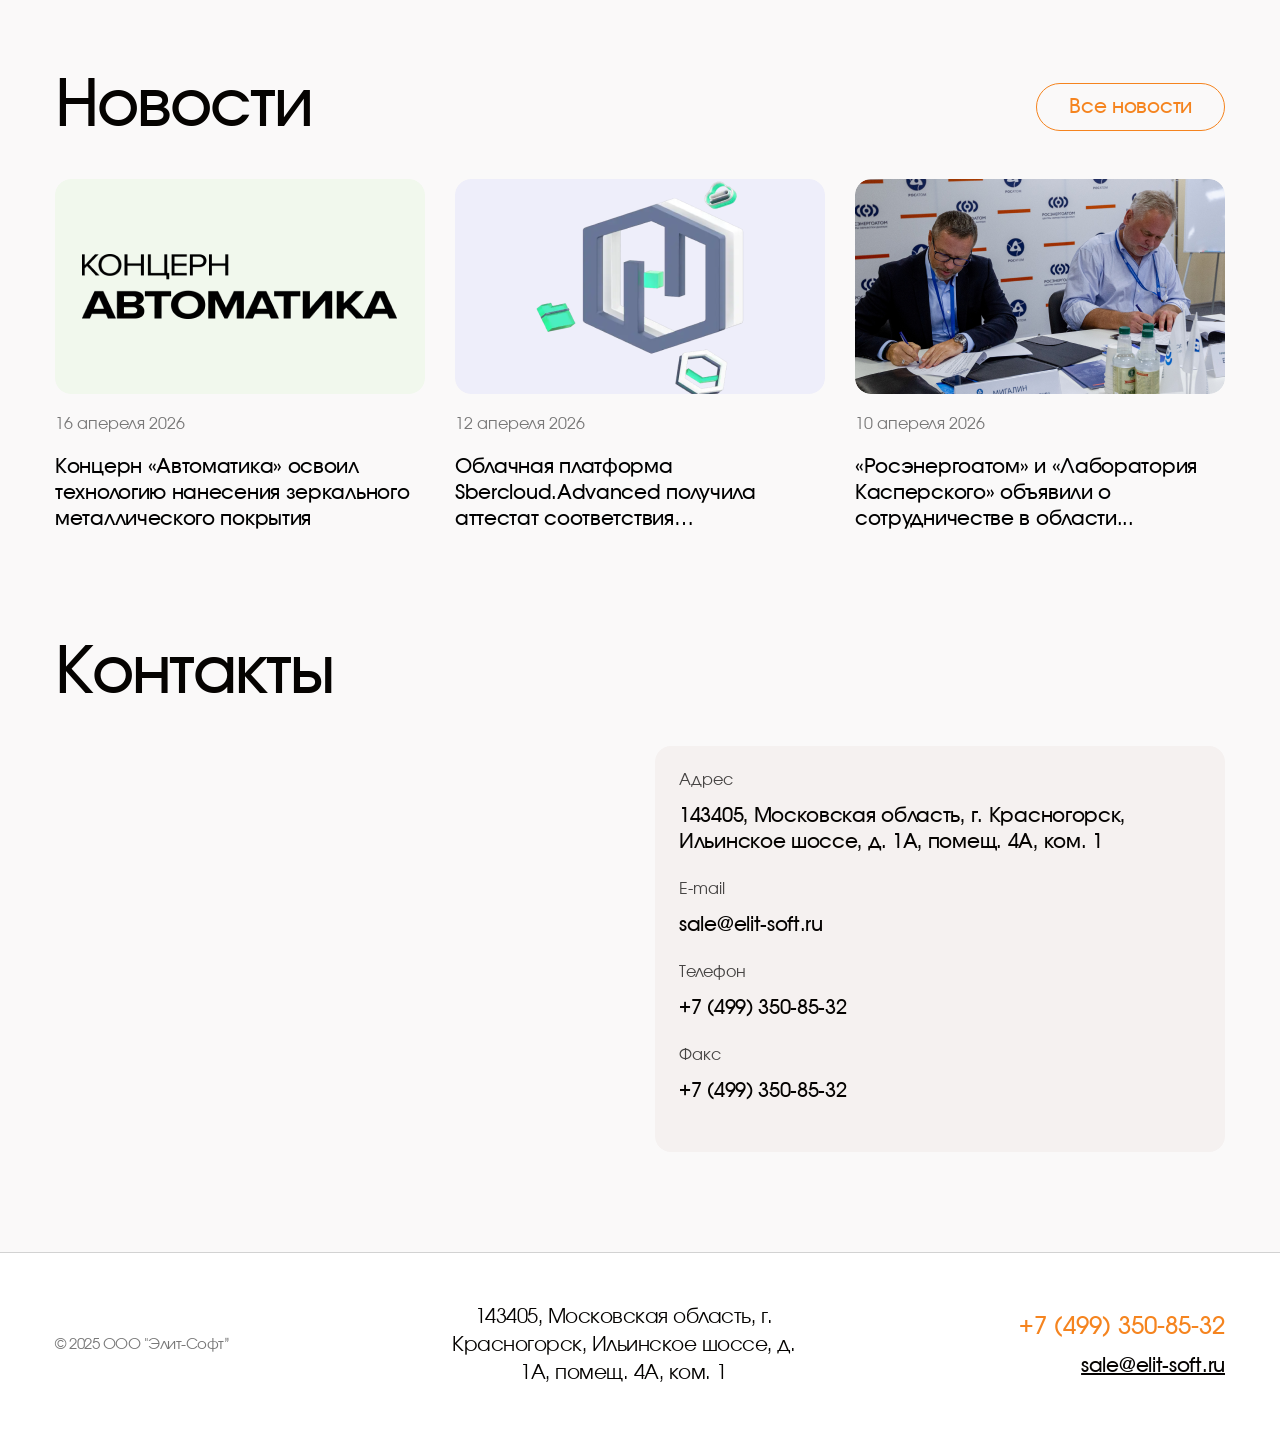
==== commit c5f77cd1: "add fixes" ====
--- a/index.html
+++ b/index.html
@@ -155,7 +155,7 @@
                     Комплексный подход к созданию интегрированных решений позволяет выполнить все требования современной информационной системы.
                 </p>
                 <a href="" class="btn btn__orange">Услуги</a>
-                <div class="hero__adv">
+                <a href="" class="hero__adv">
                     <h2>Поставка оборудования ведущих мировых производителей</h2>
                     <div class="hero__adv--bottom df a-end j-spc-btw">
                         <div class="hero__partners df">
@@ -167,18 +167,18 @@
                             <img src="images/p5.svg" alt="p1">
                             <img src="images/p6.svg" alt="p1">
                         </div>
-                        <a href="" class="btn btn__more">Узнать больше
+                        <button class="btn btn__more">Узнать больше
                             <svg xmlns="http://www.w3.org/2000/svg" width="20" height="20" viewBox="0 0 20 20" fill="none">
                                 <path d="M14.1654 5.83325L5.83203 14.1666" stroke="#787878" stroke-linecap="round" stroke-linejoin="round"/>
                                 <path d="M6.66797 5.83325H14.168V13.3333" stroke="#787878" stroke-linecap="round" stroke-linejoin="round"/>
                             </svg>
-                        </a>
-                    </div>
-                </div>
+                        </button>
+                    </div>
+                </a>
             </div>
             <div class="hero__right">
                 <div class="hero__posts ">
-                    <div class="hero__post">
+                    <a href="" class="hero__post">
                         <div class="hero__post--img">
                             <img src="images/post1.svg" alt="post1">
                         </div>
@@ -190,15 +190,15 @@
                             <span class="tag__item">Базис</span>
                             <span class="tag__item">Киберпротек</span>
                         </div>
-                        <a href="" class="btn btn__more">Узнать больше
+                        <button class="btn btn__more">Узнать больше
                             <svg xmlns="http://www.w3.org/2000/svg" width="20" height="20" viewBox="0 0 20 20" fill="none">
                                 <path d="M14.1654 5.83325L5.83203 14.1666" stroke="#787878" stroke-linecap="round" stroke-linejoin="round"/>
                                 <path d="M6.66797 5.83325H14.168V13.3333" stroke="#787878" stroke-linecap="round" stroke-linejoin="round"/>
                             </svg>
-                        </a>
-
-                    </div>
-                    <div class="hero__post">
+                        </button>
+
+                    </a>
+                    <a href="" class="hero__post">
                         <div class="hero__post--img">
                             <img src="images/post2.svg" alt="post1">
                         </div>
@@ -208,14 +208,14 @@
                             <span class="tag__item">Eltex</span>
                             <span class="tag__item">Стандар Телеком</span>
                         </div>
-                        <a href="" class="btn btn__more">Узнать больше
+                        <button class="btn btn__more">Узнать больше
                             <svg xmlns="http://www.w3.org/2000/svg" width="20" height="20" viewBox="0 0 20 20" fill="none">
                                 <path d="M14.1654 5.83325L5.83203 14.1666" stroke="#787878" stroke-linecap="round" stroke-linejoin="round"/>
                                 <path d="M6.66797 5.83325H14.168V13.3333" stroke="#787878" stroke-linecap="round" stroke-linejoin="round"/>
                             </svg>
-                        </a>
-                    </div>
-                    <div class="hero__post">
+                        </button>
+                    </a>
+                    <a href="" class="hero__post">
                         <div class="hero__post--img">
                             <img src="images/post3.svg" alt="post1">
                         </div>
@@ -225,14 +225,14 @@
                             <span class="tag__item">Directum</span>
                             <span class="tag__item">Docsvision</span>
                         </div>
-                        <a href="" class="btn btn__more">Узнать больше
+                        <button class="btn btn__more">Узнать больше
                             <svg xmlns="http://www.w3.org/2000/svg" width="20" height="20" viewBox="0 0 20 20" fill="none">
                                 <path d="M14.1654 5.83325L5.83203 14.1666" stroke="#787878" stroke-linecap="round" stroke-linejoin="round"/>
                                 <path d="M6.66797 5.83325H14.168V13.3333" stroke="#787878" stroke-linecap="round" stroke-linejoin="round"/>
                             </svg>
-                        </a>
-                    </div>
-                    <div class="hero__post">
+                        </button>
+                    </a>
+                    <a href="" class="hero__post">
                         <div class="hero__post--img">
                             <img src="images/post4.svg" alt="post1">
                         </div>
@@ -243,13 +243,13 @@
                             <span class="tag__item">ИнфоТеКС</span>
                             <span class="tag__item">Код Безопасности</span>
                         </div>
-                        <a href="" class="btn btn__more">Узнать больше
+                        <button class="btn btn__more">Узнать больше
                             <svg xmlns="http://www.w3.org/2000/svg" width="20" height="20" viewBox="0 0 20 20" fill="none">
                                 <path d="M14.1654 5.83325L5.83203 14.1666" stroke="#787878" stroke-linecap="round" stroke-linejoin="round"/>
                                 <path d="M6.66797 5.83325H14.168V13.3333" stroke="#787878" stroke-linecap="round" stroke-linejoin="round"/>
                             </svg>
-                        </a>
-                    </div>
+                        </button>
+                    </a>
                 </div>
             </div>
         </div>
@@ -263,74 +263,74 @@
                 <a href="" class="btn btn__orange--outline">Все услуги</a>
             </div>
             <div class="services__list df f-wrap">
-                <div class="service__item">
+                <a href="" class="service__item">
                     <div class="service__img">
                         <img src="images/service1.webp" alt="service1">
                     </div>
                     <h3 class="service__title">Разработка государственных
                         и корпоративных Информационных Систем</h3>
-                    <a href="" class="btn btn__more">Подробнее
-                        <svg xmlns="http://www.w3.org/2000/svg" width="20" height="20" viewBox="0 0 20 20" fill="none">
-                            <path d="M14.1654 5.83325L5.83203 14.1666" stroke="#787878" stroke-linecap="round" stroke-linejoin="round"/>
-                            <path d="M6.66797 5.83325H14.168V13.3333" stroke="#787878" stroke-linecap="round" stroke-linejoin="round"/>
-                        </svg>
-                    </a>
-                </div>
-                <div class="service__item">
+                    <button class="btn btn__more">Подробнее
+                        <svg xmlns="http://www.w3.org/2000/svg" width="20" height="20" viewBox="0 0 20 20" fill="none">
+                            <path d="M14.1654 5.83325L5.83203 14.1666" stroke="#787878" stroke-linecap="round" stroke-linejoin="round"/>
+                            <path d="M6.66797 5.83325H14.168V13.3333" stroke="#787878" stroke-linecap="round" stroke-linejoin="round"/>
+                        </svg>
+                    </button>
+                </a>
+                <a href="" class="service__item">
                     <div class="service__img">
                         <img src="images/servcie2.webp" alt="service1">
                     </div>
                     <h3 class="service__title">Аудит информационной безопасности</h3>
-                    <a href="" class="btn btn__more">Подробнее
-                        <svg xmlns="http://www.w3.org/2000/svg" width="20" height="20" viewBox="0 0 20 20" fill="none">
-                            <path d="M14.1654 5.83325L5.83203 14.1666" stroke="#787878" stroke-linecap="round" stroke-linejoin="round"/>
-                            <path d="M6.66797 5.83325H14.168V13.3333" stroke="#787878" stroke-linecap="round" stroke-linejoin="round"/>
-                        </svg>
-                    </a>
-                </div>
-                <div class="service__item">
+                    <button class="btn btn__more">Подробнее
+                        <svg xmlns="http://www.w3.org/2000/svg" width="20" height="20" viewBox="0 0 20 20" fill="none">
+                            <path d="M14.1654 5.83325L5.83203 14.1666" stroke="#787878" stroke-linecap="round" stroke-linejoin="round"/>
+                            <path d="M6.66797 5.83325H14.168V13.3333" stroke="#787878" stroke-linecap="round" stroke-linejoin="round"/>
+                        </svg>
+                    </button>
+                </a>
+                <a href="" class="service__item">
                     <div class="service__img">
                         <img src="images/service3.webp" alt="service1">
                     </div>
                     <h3 class="service__title">Продажи оборудования
                         и программ обеспечения</h3>
-                    <a href="" class="btn btn__more">Подробнее
-                        <svg xmlns="http://www.w3.org/2000/svg" width="20" height="20" viewBox="0 0 20 20" fill="none">
-                            <path d="M14.1654 5.83325L5.83203 14.1666" stroke="#787878" stroke-linecap="round" stroke-linejoin="round"/>
-                            <path d="M6.66797 5.83325H14.168V13.3333" stroke="#787878" stroke-linecap="round" stroke-linejoin="round"/>
-                        </svg>
-                    </a>
-                </div>
-                <div class="service__item">
+                    <button class="btn btn__more">Подробнее
+                        <svg xmlns="http://www.w3.org/2000/svg" width="20" height="20" viewBox="0 0 20 20" fill="none">
+                            <path d="M14.1654 5.83325L5.83203 14.1666" stroke="#787878" stroke-linecap="round" stroke-linejoin="round"/>
+                            <path d="M6.66797 5.83325H14.168V13.3333" stroke="#787878" stroke-linecap="round" stroke-linejoin="round"/>
+                        </svg>
+                    </button>
+                </a>
+                <a href="" class="service__item">
                     <div class="service__img">
                         <img src="images/service4.webp" alt="service1">
                     </div>
                     <h3 class="service__title">Заказная разработка программного обеспечения</h3>
-                    <a href="" class="btn btn__more">Подробнее
-                        <svg xmlns="http://www.w3.org/2000/svg" width="20" height="20" viewBox="0 0 20 20" fill="none">
-                            <path d="M14.1654 5.83325L5.83203 14.1666" stroke="#787878" stroke-linecap="round" stroke-linejoin="round"/>
-                            <path d="M6.66797 5.83325H14.168V13.3333" stroke="#787878" stroke-linecap="round" stroke-linejoin="round"/>
-                        </svg>
-                    </a>
-                </div>
-                <div class="service__item">
+                    <button class="btn btn__more">Подробнее
+                        <svg xmlns="http://www.w3.org/2000/svg" width="20" height="20" viewBox="0 0 20 20" fill="none">
+                            <path d="M14.1654 5.83325L5.83203 14.1666" stroke="#787878" stroke-linecap="round" stroke-linejoin="round"/>
+                            <path d="M6.66797 5.83325H14.168V13.3333" stroke="#787878" stroke-linecap="round" stroke-linejoin="round"/>
+                        </svg>
+                    </button>
+                </a>
+                <a href="" class="service__item">
                     <div class="service__img">
                         <img src="images/service5.webp" alt="service1">
                     </div>
                     <h3 class="service__title">Обслуживание инфраструктуры и техническая поддержка</h3>
-                    <a href="" class="btn btn__more">Подробнее
-                        <svg xmlns="http://www.w3.org/2000/svg" width="20" height="20" viewBox="0 0 20 20" fill="none">
-                            <path d="M14.1654 5.83325L5.83203 14.1666" stroke="#787878" stroke-linecap="round" stroke-linejoin="round"/>
-                            <path d="M6.66797 5.83325H14.168V13.3333" stroke="#787878" stroke-linecap="round" stroke-linejoin="round"/>
-                        </svg>
-                    </a>
-                </div>
+                    <button class="btn btn__more">Подробнее
+                        <svg xmlns="http://www.w3.org/2000/svg" width="20" height="20" viewBox="0 0 20 20" fill="none">
+                            <path d="M14.1654 5.83325L5.83203 14.1666" stroke="#787878" stroke-linecap="round" stroke-linejoin="round"/>
+                            <path d="M6.66797 5.83325H14.168V13.3333" stroke="#787878" stroke-linecap="round" stroke-linejoin="round"/>
+                        </svg>
+                    </button>
+                </a>
             </div>
         </div>
     </section>
 <!--    Block End -->
 <!--    Block Start -->
-    <section class="about">
+    <section class="about pb-100">
         <div class="container">
             <h2 class="section__title">О компании</h2>
             <div class="about__content df">
@@ -382,71 +382,71 @@
         <div class="container">
             <h2 class="section__title">Отрасли</h2>
             <div class="industry__list df f-wrap">
-                <div class="industry">
+                <a href="" class="industry">
                     <div class="industry__icon">
                         <img src="images/industry1.svg" alt="industry1">
                     </div>
                     <h3 class="industry__title">Банковские и финансовые организации
                     </h3>
-                    <a href="" class="btn btn__more">Подробнее
-                        <svg xmlns="http://www.w3.org/2000/svg" width="20" height="20" viewBox="0 0 20 20" fill="none">
-                            <path d="M14.1654 5.83325L5.83203 14.1666" stroke="#787878" stroke-linecap="round" stroke-linejoin="round"/>
-                            <path d="M6.66797 5.83325H14.168V13.3333" stroke="#787878" stroke-linecap="round" stroke-linejoin="round"/>
-                        </svg>
-                    </a>
-                </div>
-                <div class="industry">
+                    <button class="btn btn__more">Подробнее
+                        <svg xmlns="http://www.w3.org/2000/svg" width="20" height="20" viewBox="0 0 20 20" fill="none">
+                            <path d="M14.1654 5.83325L5.83203 14.1666" stroke="#787878" stroke-linecap="round" stroke-linejoin="round"/>
+                            <path d="M6.66797 5.83325H14.168V13.3333" stroke="#787878" stroke-linecap="round" stroke-linejoin="round"/>
+                        </svg>
+                    </button>
+                </a>
+                <a href="" class="industry">
                     <div class="industry__icon">
                         <img src="images/industry3.svg" alt="industry1">
                     </div>
                     <h3 class="industry__title">Нефтегазовая промышленность
                     </h3>
-                    <a href="" class="btn btn__more">Подробнее
-                        <svg xmlns="http://www.w3.org/2000/svg" width="20" height="20" viewBox="0 0 20 20" fill="none">
-                            <path d="M14.1654 5.83325L5.83203 14.1666" stroke="#787878" stroke-linecap="round" stroke-linejoin="round"/>
-                            <path d="M6.66797 5.83325H14.168V13.3333" stroke="#787878" stroke-linecap="round" stroke-linejoin="round"/>
-                        </svg>
-                    </a>
-                </div>
-                <div class="industry">
+                    <button class="btn btn__more">Подробнее
+                        <svg xmlns="http://www.w3.org/2000/svg" width="20" height="20" viewBox="0 0 20 20" fill="none">
+                            <path d="M14.1654 5.83325L5.83203 14.1666" stroke="#787878" stroke-linecap="round" stroke-linejoin="round"/>
+                            <path d="M6.66797 5.83325H14.168V13.3333" stroke="#787878" stroke-linecap="round" stroke-linejoin="round"/>
+                        </svg>
+                    </button>
+                </a>
+                <a href="" class="industry">
                     <div class="industry__icon">
                         <img src="images/industry2.svg" alt="industry1">
                     </div>
                     <h3 class="industry__title">Госсектор
                     </h3>
-                    <a href="" class="btn btn__more">Подробнее
-                        <svg xmlns="http://www.w3.org/2000/svg" width="20" height="20" viewBox="0 0 20 20" fill="none">
-                            <path d="M14.1654 5.83325L5.83203 14.1666" stroke="#787878" stroke-linecap="round" stroke-linejoin="round"/>
-                            <path d="M6.66797 5.83325H14.168V13.3333" stroke="#787878" stroke-linecap="round" stroke-linejoin="round"/>
-                        </svg>
-                    </a>
-                </div>
-                <div class="industry">
+                    <button class="btn btn__more">Подробнее
+                        <svg xmlns="http://www.w3.org/2000/svg" width="20" height="20" viewBox="0 0 20 20" fill="none">
+                            <path d="M14.1654 5.83325L5.83203 14.1666" stroke="#787878" stroke-linecap="round" stroke-linejoin="round"/>
+                            <path d="M6.66797 5.83325H14.168V13.3333" stroke="#787878" stroke-linecap="round" stroke-linejoin="round"/>
+                        </svg>
+                    </button>
+                </a>
+                <a href="" class="industry">
                     <div class="industry__icon">
                         <img src="images/industry4.svg" alt="industry1">
                     </div>
                     <h3 class="industry__title">Энергетика
                     </h3>
-                    <a href="" class="btn btn__more">Подробнее
-                        <svg xmlns="http://www.w3.org/2000/svg" width="20" height="20" viewBox="0 0 20 20" fill="none">
-                            <path d="M14.1654 5.83325L5.83203 14.1666" stroke="#787878" stroke-linecap="round" stroke-linejoin="round"/>
-                            <path d="M6.66797 5.83325H14.168V13.3333" stroke="#787878" stroke-linecap="round" stroke-linejoin="round"/>
-                        </svg>
-                    </a>
-                </div>
-                <div class="industry">
+                    <button class="btn btn__more">Подробнее
+                        <svg xmlns="http://www.w3.org/2000/svg" width="20" height="20" viewBox="0 0 20 20" fill="none">
+                            <path d="M14.1654 5.83325L5.83203 14.1666" stroke="#787878" stroke-linecap="round" stroke-linejoin="round"/>
+                            <path d="M6.66797 5.83325H14.168V13.3333" stroke="#787878" stroke-linecap="round" stroke-linejoin="round"/>
+                        </svg>
+                    </button>
+                </a>
+                <a href="" class="industry">
                     <div class="industry__icon">
                         <img src="images/industry5.svg" alt="industry1">
                     </div>
                     <h3 class="industry__title">Кросс-отраслевая экспертиза
                     </h3>
-                    <a href="" class="btn btn__more">Подробнее
-                        <svg xmlns="http://www.w3.org/2000/svg" width="20" height="20" viewBox="0 0 20 20" fill="none">
-                            <path d="M14.1654 5.83325L5.83203 14.1666" stroke="#787878" stroke-linecap="round" stroke-linejoin="round"/>
-                            <path d="M6.66797 5.83325H14.168V13.3333" stroke="#787878" stroke-linecap="round" stroke-linejoin="round"/>
-                        </svg>
-                    </a>
-                </div>
+                    <button class="btn btn__more">Подробнее
+                        <svg xmlns="http://www.w3.org/2000/svg" width="20" height="20" viewBox="0 0 20 20" fill="none">
+                            <path d="M14.1654 5.83325L5.83203 14.1666" stroke="#787878" stroke-linecap="round" stroke-linejoin="round"/>
+                            <path d="M6.66797 5.83325H14.168V13.3333" stroke="#787878" stroke-linecap="round" stroke-linejoin="round"/>
+                        </svg>
+                    </button>
+                </a>
 
             </div>
         </div>
--- a/css/main.css
+++ b/css/main.css
@@ -133,7 +133,9 @@
     padding: 24px;
     background: #F6F2EF;
     border-radius: 24px;
-
+    width: 100%;
+    display: flex;
+    flex-direction: column;
 }
 .hero__adv h2{
     font-family: Involve-Medium, sans-serif;
@@ -146,6 +148,15 @@
     width: 100%;
     color: #050301;
     margin-bottom: 32px;
+}
+.hero__adv:hover h2{
+    color: #f5841f;
+}
+.hero__adv:hover .btn__more{
+    color: #f5841f;
+}
+.hero__adv:hover .btn__more path{
+    stroke: #f5841f;
 }
 .hero__partners img{
     border-radius: 100%;
@@ -206,6 +217,16 @@
     margin-bottom: 16px;
     max-width: 242px;
     font-weight: 500;
+    transition: all .3s;
+}
+.hero__post:hover h3{
+    color: #f5841f;
+}
+.hero__post:hover .btn__more{
+    color: #f5841f;
+}
+.hero__post:hover .btn__more path{
+    stroke: #f5841f;
 }
 .tag__list{
     gap: 6px;
@@ -421,6 +442,12 @@
 
     color: #050301;
 }
+.industry:hover .industry__title, .industry:hover .btn__more{
+    color: #f5841f;
+}
+.industry:hover .btn__more path{
+    stroke: #f5841f;
+}
 .services{
     padding-top: 50px;
     padding-bottom: 50px;
@@ -472,6 +499,9 @@
     color: #000000;
 
 }
+.news__title:hover{
+    color: #f5841f;
+}
 
 .contacts{
     padding-top: 50px;
@@ -556,9 +586,24 @@
     letter-spacing: -0.3px;
     text-align: right;
     text-decoration-line: underline;
-
-    color: #050301;
-
+    transition: all .3s;
+    color: #050301;
+
+}
+.contact__row a:hover{
+    transition: all .3s;
+    color: #f5841f;
+    text-decoration: underline;
+}
+.contact__info a:hover{
+    text-decoration: underline;
+}
+.checkbox-label a:hover{
+    color: #f5841f;
+    text-decoration: underline;
+}
+.footer__link:last-child:hover{
+    color: #f5841f;
 }
 .contact-form__content{
     padding: 70px 40px;
